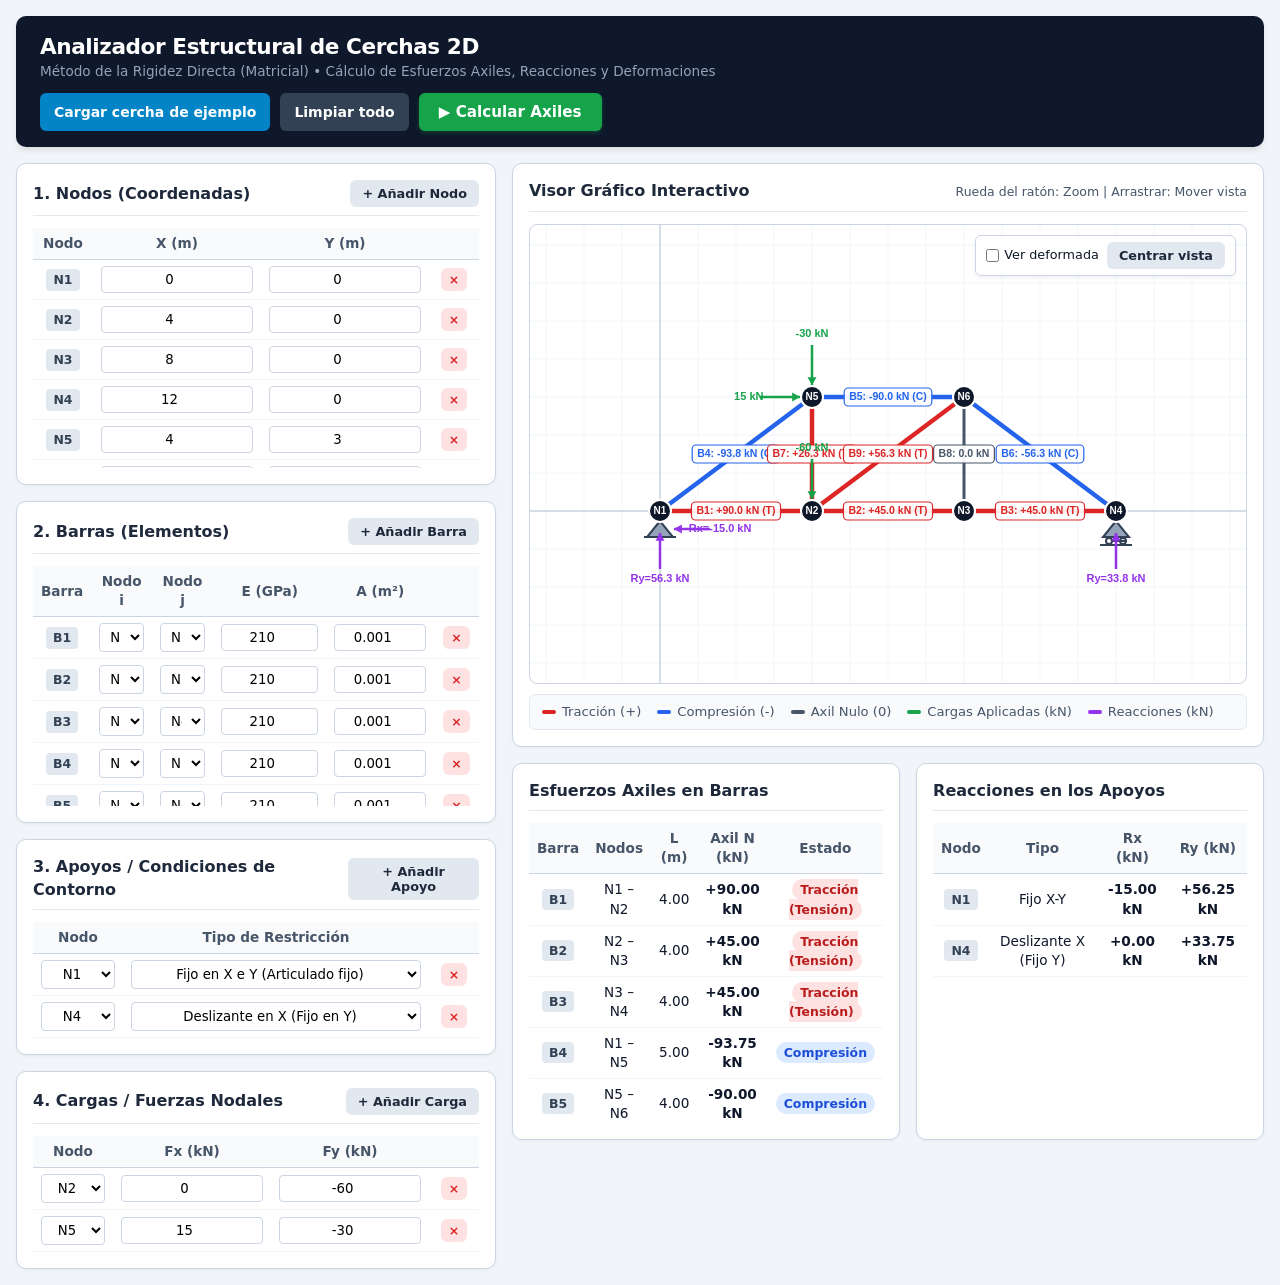
==== index.html @ 0c5bc49f "Añade la calculadora de cerchas 2D" ====
<!DOCTYPE html>
<html lang="es">
<head>
    <meta charset="UTF-8">
    <meta name="viewport" content="width=device-width, initial-scale=1.0">
    <title>Cálculo Matricial de Cerchas 2D</title>
    <style>
        :root {
            --bg-body: #f1f5f9;
            --bg-card: #ffffff;
            --text-main: #0f172a;
            --text-muted: #475569;
            --border: #cbd5e1;
            --primary: #0284c7;
            --primary-hover: #0369a1;
            --success: #16a34a;
            --success-hover: #15803d;
            --danger: #dc2626;
            --tension: #dc2626;     /* Rojo para Tracción */
            --compression: #2563eb; /* Azul para Compresión */
            --zero: #475569;        /* Gris/Negro para Axil nulo */
            --load: #16a34a;        /* Verde para Cargas */
            --reaction: #9333ea;    /* Morado para Reacciones */
        }

        * {
            box-sizing: border-box;
            margin: 0;
            padding: 0;
            font-family: 'Segoe UI', system-ui, -apple-system, sans-serif;
        }

        body {
            background-color: var(--bg-body);
            color: var(--text-main);
            padding: 16px;
            line-height: 1.4;
        }

        header {
            background: #0f172a;
            color: #ffffff;
            padding: 16px 24px;
            border-radius: 10px;
            margin-bottom: 16px;
            display: flex;
            flex-wrap: wrap;
            justify-content: space-between;
            align-items: center;
            gap: 12px;
            box-shadow: 0 4px 6px -1px rgba(0,0,0,0.1);
        }

        header h1 {
            font-size: 1.35rem;
            font-weight: 700;
            letter-spacing: -0.02em;
        }

        header p {
            font-size: 0.85rem;
            color: #94a3b8;
        }

        .top-actions {
            display: flex;
            gap: 10px;
            flex-wrap: wrap;
        }

        button {
            cursor: pointer;
            border: none;
            border-radius: 6px;
            padding: 9px 14px;
            font-size: 0.875rem;
            font-weight: 600;
            transition: all 0.15s ease;
            display: inline-flex;
            align-items: center;
            gap: 6px;
        }

        .btn-calc {
            background-color: var(--success);
            color: white;
            font-size: 0.95rem;
            padding: 10px 20px;
            box-shadow: 0 2px 4px rgba(22, 163, 74, 0.3);
        }
        .btn-calc:hover { background-color: var(--success-hover); }

        .btn-example {
            background-color: var(--primary);
            color: white;
        }
        .btn-example:hover { background-color: var(--primary-hover); }

        .btn-secondary {
            background-color: #334155;
            color: white;
        }
        .btn-secondary:hover { background-color: #1e293b; }

        .btn-add {
            background-color: #e2e8f0;
            color: #1e293b;
            padding: 6px 12px;
            font-size: 0.8rem;
        }
        .btn-add:hover { background-color: #cbd5e1; }

        .btn-del {
            background-color: #fee2e2;
            color: var(--danger);
            padding: 4px 8px;
            font-size: 0.78rem;
        }
        .btn-del:hover { background-color: #fecaca; }

        .main-grid {
            display: grid;
            grid-template-columns: 480px 1fr;
            gap: 16px;
            align-items: start;
        }

        @media (max-width: 1100px) {
            .main-grid {
                grid-template-columns: 1fr;
            }
        }

        .panel {
            display: flex;
            flex-direction: column;
            gap: 16px;
        }

        .card {
            background: var(--bg-card);
            border: 1px solid var(--border);
            border-radius: 10px;
            padding: 16px;
            box-shadow: 0 1px 3px rgba(0,0,0,0.05);
        }

        .card-header {
            display: flex;
            justify-content: space-between;
            align-items: center;
            margin-bottom: 12px;
            padding-bottom: 8px;
            border-bottom: 1px solid #e2e8f0;
        }

        .card-header h2 {
            font-size: 1rem;
            font-weight: 700;
            color: #1e293b;
        }

        .table-container {
            overflow-x: auto;
            max-height: 240px;
            overflow-y: auto;
        }

        table {
            width: 100%;
            border-collapse: collapse;
            font-size: 0.85rem;
        }

        th, td {
            padding: 6px 8px;
            text-align: center;
            border-bottom: 1px solid #f1f5f9;
        }

        th {
            background-color: #f8fafc;
            color: var(--text-muted);
            font-weight: 600;
            position: sticky;
            top: 0;
            z-index: 1;
            border-bottom: 1px solid var(--border);
        }

        input[type="number"], select {
            width: 100%;
            padding: 5px 6px;
            border: 1px solid var(--border);
            border-radius: 4px;
            font-size: 0.83rem;
            text-align: center;
            background: #fff;
        }

        input[type="number"]:focus, select:focus {
            outline: 2px solid var(--primary);
            border-color: transparent;
        }

        .id-badge {
            font-weight: 700;
            color: #334155;
            background: #e2e8f0;
            padding: 2px 7px;
            border-radius: 4px;
            display: inline-block;
            font-size: 0.78rem;
        }

        /* Visor Canvas */
        .canvas-wrapper {
            position: relative;
            background: #ffffff;
            border: 1px solid var(--border);
            border-radius: 8px;
            overflow: hidden;
            height: 460px;
        }

        canvas {
            width: 100%;
            height: 100%;
            display: block;
            cursor: grab;
        }

        canvas:active {
            cursor: grabbing;
        }

        .canvas-controls {
            position: absolute;
            top: 10px;
            right: 10px;
            display: flex;
            gap: 8px;
            background: rgba(255, 255, 255, 0.9);
            padding: 6px 10px;
            border-radius: 6px;
            border: 1px solid var(--border);
            font-size: 0.8rem;
            align-items: center;
            box-shadow: 0 2px 4px rgba(0,0,0,0.06);
        }

        .legend {
            display: flex;
            flex-wrap: wrap;
            gap: 16px;
            margin-top: 10px;
            font-size: 0.82rem;
            color: var(--text-muted);
            padding: 8px 12px;
            background: #f8fafc;
            border-radius: 6px;
            border: 1px solid #e2e8f0;
        }

        .legend-item {
            display: flex;
            align-items: center;
            gap: 6px;
            font-weight: 500;
        }

        .color-dot {
            width: 14px;
            height: 4px;
            border-radius: 2px;
        }

        /* Alertas y Estados */
        #errorBox {
            display: none;
            background-color: #fef2f2;
            border-left: 4px solid var(--danger);
            color: #991b1b;
            padding: 12px 16px;
            border-radius: 6px;
            margin-bottom: 16px;
            font-weight: 500;
            font-size: 0.9rem;
        }

        .badge-tension {
            background-color: #fee2e2;
            color: #b91c1c;
            padding: 3px 8px;
            border-radius: 999px;
            font-weight: 700;
            font-size: 0.78rem;
        }

        .badge-compression {
            background-color: #dbeafe;
            color: #1d4ed8;
            padding: 3px 8px;
            border-radius: 999px;
            font-weight: 700;
            font-size: 0.78rem;
        }

        .badge-zero {
            background-color: #f1f5f9;
            color: #475569;
            padding: 3px 8px;
            border-radius: 999px;
            font-weight: 600;
            font-size: 0.78rem;
        }

        .results-grid {
            display: grid;
            grid-template-columns: 1fr 1fr;
            gap: 16px;
        }

        @media (max-width: 768px) {
            .results-grid {
                grid-template-columns: 1fr;
            }
        }
    </style>
</head>
<body>

<header>
    <div>
        <h1>Analizador Estructural de Cerchas 2D</h1>
        <p>Método de la Rigidez Directa (Matricial) &bull; Cálculo de Esfuerzos Axiles, Reacciones y Deformaciones</p>
    </div>
    <div class="top-actions">
        <button class="btn-example" onclick="loadExampleTruss()">Cargar cercha de ejemplo</button>
        <button class="btn-secondary" onclick="clearAll()">Limpiar todo</button>
        <button class="btn-calc" onclick="solveTruss()">&#9654; Calcular Axiles</button>
    </div>
</header>

<div id="errorBox"></div>

<div class="main-grid">
    <!-- PANEL IZQUIERDO: ENTRADA DE DATOS -->
    <div class="panel">
        <!-- 1. NODOS -->
        <div class="card">
            <div class="card-header">
                <h2>1. Nodos (Coordenadas)</h2>
                <button class="btn-add" onclick="addNode()">+ Añadir Nodo</button>
            </div>
            <div class="table-container">
                <table>
                    <thead>
                        <tr>
                            <th style="width: 60px;">Nodo</th>
                            <th>X (m)</th>
                            <th>Y (m)</th>
                            <th style="width: 50px;"></th>
                        </tr>
                    </thead>
                    <tbody id="nodesBody"></tbody>
                </table>
            </div>
        </div>

        <!-- 2. BARRAS -->
        <div class="card">
            <div class="card-header">
                <h2>2. Barras (Elementos)</h2>
                <button class="btn-add" onclick="addBar()">+ Añadir Barra</button>
            </div>
            <div class="table-container">
                <table>
                    <thead>
                        <tr>
                            <th style="width: 55px;">Barra</th>
                            <th>Nodo i</th>
                            <th>Nodo j</th>
                            <th>E (GPa)</th>
                            <th>A (m²)</th>
                            <th style="width: 45px;"></th>
                        </tr>
                    </thead>
                    <tbody id="barsBody"></tbody>
                </table>
            </div>
        </div>

        <!-- 3. APOYOS -->
        <div class="card">
            <div class="card-header">
                <h2>3. Apoyos / Condiciones de Contorno</h2>
                <button class="btn-add" onclick="addSupport()">+ Añadir Apoyo</button>
            </div>
            <div class="table-container">
                <table>
                    <thead>
                        <tr>
                            <th style="width: 90px;">Nodo</th>
                            <th>Tipo de Restricción</th>
                            <th style="width: 50px;"></th>
                        </tr>
                    </thead>
                    <tbody id="supportsBody"></tbody>
                </table>
            </div>
        </div>

        <!-- 4. CARGAS NODALES -->
        <div class="card">
            <div class="card-header">
                <h2>4. Cargas / Fuerzas Nodales</h2>
                <button class="btn-add" onclick="addLoad()">+ Añadir Carga</button>
            </div>
            <div class="table-container">
                <table>
                    <thead>
                        <tr>
                            <th style="width: 80px;">Nodo</th>
                            <th>Fx (kN)</th>
                            <th>Fy (kN)</th>
                            <th style="width: 50px;"></th>
                        </tr>
                    </thead>
                    <tbody id="loadsBody"></tbody>
                </table>
            </div>
        </div>
    </div>

    <!-- PANEL DERECHO: VISOR GRÁFICO Y RESULTADOS -->
    <div class="panel">
        <!-- VISOR CANVAS -->
        <div class="card">
            <div class="card-header">
                <h2>Visor Gráfico Interactivo</h2>
                <span style="font-size: 0.78rem; color: var(--text-muted);">Rueda del ratón: Zoom | Arrastrar: Mover vista</span>
            </div>
            <div class="canvas-wrapper" id="canvasContainer">
                <canvas id="trussCanvas"></canvas>
                <div class="canvas-controls">
                    <label style="display:flex; align-items:center; gap:5px; cursor:pointer;">
                        <input type="checkbox" id="chkDeformed" onchange="drawScene()"> Ver deformada
                    </label>
                    <button class="btn-add" onclick="resetCamera()">Centrar vista</button>
                </div>
            </div>
            <div class="legend">
                <div class="legend-item"><span class="color-dot" style="background: var(--tension);"></span> Tracción (+)</div>
                <div class="legend-item"><span class="color-dot" style="background: var(--compression);"></span> Compresión (-)</div>
                <div class="legend-item"><span class="color-dot" style="background: var(--zero);"></span> Axil Nulo (0)</div>
                <div class="legend-item"><span class="color-dot" style="background: var(--load);"></span> Cargas Aplicadas (kN)</div>
                <div class="legend-item"><span class="color-dot" style="background: var(--reaction);"></span> Reacciones (kN)</div>
            </div>
        </div>

        <!-- RESULTADOS -->
        <div class="results-grid">
            <!-- TABLA DE AXILES -->
            <div class="card">
                <div class="card-header">
                    <h2>Esfuerzos Axiles en Barras</h2>
                </div>
                <div class="table-container" style="max-height: 300px;">
                    <table>
                        <thead>
                            <tr>
                                <th>Barra</th>
                                <th>Nodos</th>
                                <th>L (m)</th>
                                <th>Axil N (kN)</th>
                                <th>Estado</th>
                            </tr>
                        </thead>
                        <tbody id="resultsBarsBody">
                            <tr><td colspan="5" style="color:var(--text-muted); padding: 16px;">Pulsa "Calcular Axiles" para ver resultados.</td></tr>
                        </tbody>
                    </table>
                </div>
            </div>

            <!-- TABLA DE REACCIONES Y DESPLAZAMIENTOS -->
            <div class="card">
                <div class="card-header">
                    <h2>Reacciones en los Apoyos</h2>
                </div>
                <div class="table-container" style="max-height: 300px;">
                    <table>
                        <thead>
                            <tr>
                                <th>Nodo</th>
                                <th>Tipo</th>
                                <th>Rx (kN)</th>
                                <th>Ry (kN)</th>
                            </tr>
                        </thead>
                        <tbody id="resultsReactionsBody">
                            <tr><td colspan="4" style="color:var(--text-muted); padding: 16px;">Pulsa "Calcular Axiles" para ver resultados.</td></tr>
                        </tbody>
                    </table>
                </div>
            </div>
        </div>
    </div>
</div>

<script>
    // =========================================================================
    // ESTADO DE LA APLICACIÓN
    // =========================================================================
    let nodes = [];     // { id: 1, x: 0, y: 0 }
    let bars = [];      // { id: 1, ni: 1, nj: 2, E: 210, A: 0.001 }
    let supports = [];  // { node: 1, type: 'XY' | 'X' | 'Y' | 'FREE' }
    let loads = [];     // { node: 2, fx: 0, fy: -50 }
    let lastResults = null;

    // Estado de cámara del Canvas
    let cam = { offsetX: 0, offsetY: 0, scale: 40, isDragging: false, startX: 0, startY: 0 };

    // =========================================================================
    // GESTIÓN DE TABLAS Y FORMULARIOS DE ENTRADA
    // =========================================================================
    function renderInputs() {
        renderNodesTable();
        renderBarsTable();
        renderSupportsTable();
        renderLoadsTable();
    }

    function renderNodesTable() {
        const tbody = document.getElementById('nodesBody');
        tbody.innerHTML = '';
        nodes.forEach((n, idx) => {
            const tr = document.createElement('tr');
            tr.innerHTML = `
                <td><span class="id-badge">N${n.id}</span></td>
                <td><input type="number" step="0.1" value="${n.x}" onchange="updateNode(${idx}, 'x', this.value)"></td>
                <td><input type="number" step="0.1" value="${n.y}" onchange="updateNode(${idx}, 'y', this.value)"></td>
                <td><button class="btn-del" title="Eliminar nodo" onclick="removeNode(${idx})">&times;</button></td>
            `;
            tbody.appendChild(tr);
        });
    }

    function getNodeOptionsHTML(selectedId) {
        return nodes.map(n => `<option value="${n.id}" ${n.id == selectedId ? 'selected' : ''}>N${n.id}</option>`).join('');
    }

    function renderBarsTable() {
        const tbody = document.getElementById('barsBody');
        tbody.innerHTML = '';
        bars.forEach((b, idx) => {
            const tr = document.createElement('tr');
            tr.innerHTML = `
                <td><span class="id-badge">B${b.id}</span></td>
                <td><select onchange="updateBar(${idx}, 'ni', this.value)">${getNodeOptionsHTML(b.ni)}</select></td>
                <td><select onchange="updateBar(${idx}, 'nj', this.value)">${getNodeOptionsHTML(b.nj)}</select></td>
                <td><input type="number" step="1" min="0.1" value="${b.E}" onchange="updateBar(${idx}, 'E', this.value)"></td>
                <td><input type="number" step="0.0001" min="0.00001" value="${b.A}" onchange="updateBar(${idx}, 'A', this.value)"></td>
                <td><button class="btn-del" title="Eliminar barra" onclick="removeBar(${idx})">&times;</button></td>
            `;
            tbody.appendChild(tr);
        });
    }

    function renderSupportsTable() {
        const tbody = document.getElementById('supportsBody');
        tbody.innerHTML = '';
        supports.forEach((s, idx) => {
            const tr = document.createElement('tr');
            tr.innerHTML = `
                <td><select onchange="updateSupport(${idx}, 'node', this.value)">${getNodeOptionsHTML(s.node)}</select></td>
                <td>
                    <select onchange="updateSupport(${idx}, 'type', this.value)">
                        <option value="XY" ${s.type === 'XY' ? 'selected' : ''}>Fijo en X e Y (Articulado fijo)</option>
                        <option value="Y" ${s.type === 'Y' ? 'selected' : ''}>Deslizante en X (Fijo en Y)</option>
                        <option value="X" ${s.type === 'X' ? 'selected' : ''}>Deslizante en Y (Fijo en X)</option>
                        <option value="FREE" ${s.type === 'FREE' ? 'selected' : ''}>Libre</option>
                    </select>
                </td>
                <td><button class="btn-del" title="Eliminar apoyo" onclick="removeSupport(${idx})">&times;</button></td>
            `;
            tbody.appendChild(tr);
        });
    }

    function renderLoadsTable() {
        const tbody = document.getElementById('loadsBody');
        tbody.innerHTML = '';
        loads.forEach((l, idx) => {
            const tr = document.createElement('tr');
            tr.innerHTML = `
                <td><select onchange="updateLoad(${idx}, 'node', this.value)">${getNodeOptionsHTML(l.node)}</select></td>
                <td><input type="number" step="1" value="${l.fx}" onchange="updateLoad(${idx}, 'fx', this.value)"></td>
                <td><input type="number" step="1" value="${l.fy}" onchange="updateLoad(${idx}, 'fy', this.value)"></td>
                <td><button class="btn-del" title="Eliminar carga" onclick="removeLoad(${idx})">&times;</button></td>
            `;
            tbody.appendChild(tr);
        });
    }

    // Funciones de actualización y edición
    function invalidateCalculation() {
        lastResults = null;
        hideError();
        drawScene();
    }

    function updateNode(idx, field, val) {
        nodes[idx][field] = parseFloat(val) || 0;
        invalidateCalculation();
        resetCamera();
    }

    function updateBar(idx, field, val) {
        if (field === 'ni' || field === 'nj') {
            bars[idx][field] = parseInt(val, 10);
        } else {
            bars[idx][field] = parseFloat(val) || 0;
        }
        invalidateCalculation();
    }

    function updateSupport(idx, field, val) {
        if (field === 'node') supports[idx].node = parseInt(val, 10);
        else supports[idx].type = val;
        invalidateCalculation();
    }

    function updateLoad(idx, field, val) {
        if (field === 'node') loads[idx].node = parseInt(val, 10);
        else loads[idx][field] = parseFloat(val) || 0;
        invalidateCalculation();
    }

    function addNode() {
        const nextId = nodes.length > 0 ? Math.max(...nodes.map(n => n.id)) + 1 : 1;
        const lastX = nodes.length > 0 ? nodes[nodes.length - 1].x + 2 : 0;
        nodes.push({ id: nextId, x: lastX, y: 0 });
        renderInputs();
        invalidateCalculation();
        resetCamera();
    }

    function removeNode(idx) {
        const removedId = nodes[idx].id;
        nodes.splice(idx, 1);
        bars = bars.filter(b => b.ni !== removedId && b.nj !== removedId);
        supports = supports.filter(s => s.node !== removedId);
        loads = loads.filter(l => l.node !== removedId);
        renderInputs();
        invalidateCalculation();
        resetCamera();
    }

    function addBar() {
        if (nodes.length < 2) {
            showError("Se necesitan al menos 2 nodos para definir una barra.");
            return;
        }
        const nextId = bars.length > 0 ? Math.max(...bars.map(b => b.id)) + 1 : 1;
        bars.push({
            id: nextId,
            ni: nodes[0].id,
            nj: nodes[nodes.length - 1].id,
            E: 210,
            A: 0.001
        });
        renderBarsTable();
        invalidateCalculation();
    }

    function removeBar(idx) {
        bars.splice(idx, 1);
        renderBarsTable();
        invalidateCalculation();
    }

    function addSupport() {
        if (nodes.length === 0) return;
        supports.push({ node: nodes[0].id, type: 'XY' });
        renderSupportsTable();
        invalidateCalculation();
    }

    function removeSupport(idx) {
        supports.splice(idx, 1);
        renderSupportsTable();
        invalidateCalculation();
    }

    function addLoad() {
        if (nodes.length === 0) return;
        loads.push({ node: nodes[0].id, fx: 0, fy: -20 });
        renderLoadsTable();
        invalidateCalculation();
    }

    function removeLoad(idx) {
        loads.splice(idx, 1);
        renderLoadsTable();
        invalidateCalculation();
    }

    function clearAll() {
        nodes = [];
        bars = [];
        supports = [];
        loads = [];
        lastResults = null;
        hideError();
        renderInputs();
        clearResultsTables();
        drawScene();
    }

    function clearResultsTables() {
        document.getElementById('resultsBarsBody').innerHTML =
            `<tr><td colspan="5" style="color:var(--text-muted); padding: 16px;">Sin resultados calculados.</td></tr>`;
        document.getElementById('resultsReactionsBody').innerHTML =
            `<tr><td colspan="4" style="color:var(--text-muted); padding: 16px;">Sin resultados calculados.</td></tr>`;
    }

    function showError(msg) {
        const box = document.getElementById('errorBox');
        box.innerText = "⚠️ " + msg;
        box.style.display = 'block';
        alert(msg);
    }

    function hideError() {
        const box = document.getElementById('errorBox');
        box.style.display = 'none';
        box.innerText = '';
    }

    // =========================================================================
    // MOTOR DE CÁLCULO: MÉTODO DE LA RIGIDEZ DIRECTA (2D)
    // =========================================================================
    function solveTruss() {
        hideError();
        lastResults = null;

        // 1. Validaciones geométricas y topológicas básicas
        if (nodes.length < 2) {
            showError("La estructura debe tener al menos 2 nodos.");
            return;
        }
        if (bars.length < 1) {
            showError("La estructura debe contener al menos 1 barra.");
            return;
        }

        // Mapa de ID de nodo -> índice 0..N-1
        const nodeIndexMap = new Map();
        nodes.forEach((n, i) => nodeIndexMap.set(n.id, i));

        const numNodes = nodes.length;
        const totalDOF = numNodes * 2;

        // Verificar barras válidas
        for (let b of bars) {
            if (!nodeIndexMap.has(b.ni) || !nodeIndexMap.has(b.nj)) {
                showError(`La barra B${b.id} conecta nodos inexistentes.`);
                return;
            }
            if (b.ni === b.nj) {
                showError(`La barra B${b.id} tiene el mismo nodo inicial y final (N${b.ni}).`);
                return;
            }
            if (b.E <= 0 || b.A <= 0) {
                showError(`La barra B${b.id} debe tener Módulo de Elasticidad (E) y Área (A) mayores que cero.`);
                return;
            }
            const ni = nodes[nodeIndexMap.get(b.ni)];
            const nj = nodes[nodeIndexMap.get(b.nj)];
            const L = Math.hypot(nj.x - ni.x, nj.y - ni.y);
            if (L < 1e-9) {
                showError(`La barra B${b.id} tiene longitud nula (los nodos N${b.ni} y N${b.nj} tienen las mismas coordenadas).`);
                return;
            }
        }

        // Verificar que todos los nodos pertenezcan al menos a una barra
        for (let n of nodes) {
            const connected = bars.some(b => b.ni === n.id || b.nj === n.id);
            if (!connected) {
                showError(`El nodo N${n.id} está suelto (no tiene ninguna barra conectada).`);
                return;
            }
        }

        // 2. Identificar grados de libertad restringidos
        const constrainedDOF = new Array(totalDOF).fill(false);
        supports.forEach(s => {
            const idx = nodeIndexMap.get(s.node);
            if (idx === undefined) return;
            if (s.type === 'XY') {
                constrainedDOF[2 * idx] = true;
                constrainedDOF[2 * idx + 1] = true;
            } else if (s.type === 'X') {
                constrainedDOF[2 * idx] = true;
            } else if (s.type === 'Y') {
                constrainedDOF[2 * idx + 1] = true;
            }
        });

        const numRestraints = constrainedDOF.filter(Boolean).length;
        if (numRestraints < 3) {
            showError(`Estructura hipostática / inestable: Solo hay ${numRestraints} reacciones restringidas. Se necesitan al menos 3 restricciones de apoyo en 2D para impedir el movimiento de sólido rígido.`);
            return;
        }

        // Comprobación necesaria de Maxwell: Barras + Reacciones >= 2 * Nodos
        if (bars.length + numRestraints < totalDOF) {
            showError(`Estructura inestable (Mecanismo global): El número de barras (${bars.length}) más coacciones (${numRestraints}) es menor que 2×Nodos (${totalDOF}).`);
            return;
        }

        // 3. Ensamblaje de la Matriz de Rigidez Global K (en kN/m) y Vector de Fuerzas F (en kN)
        // Nota de unidades: E en GPa = 10^6 kN/m², A en m² => E*A en kN = (E * 1e6 * A)
        const K = Array.from({ length: totalDOF }, () => new Float64Array(totalDOF));
        const F = new Float64Array(totalDOF);

        loads.forEach(l => {
            const idx = nodeIndexMap.get(l.node);
            if (idx !== undefined) {
                F[2 * idx] += l.fx;
                F[2 * idx + 1] += l.fy;
            }
        });

        const barGeometry = [];
        for (let b of bars) {
            const i = nodeIndexMap.get(b.ni);
            const j = nodeIndexMap.get(b.nj);
            const ni = nodes[i];
            const nj = nodes[j];

            const dx = nj.x - ni.x;
            const dy = nj.y - ni.y;
            const L = Math.hypot(dx, dy);
            const c = dx / L;
            const s = dy / L;
            const EA_L = (b.E * 1e6 * b.A) / L; // kN/m

            barGeometry.push({ bar: b, i, j, L, c, s, EA_L });

            const dofs = [2 * i, 2 * i + 1, 2 * j, 2 * j + 1];
            const ke = [
                [ c * c,  c * s, -c * c, -c * s],
                [ c * s,  s * s, -c * s, -s * s],
                [-c * c, -c * s,  c * c,  c * s],
                [-c * s, -s * s,  c * s,  s * s]
            ];

            for (let r = 0; r < 4; r++) {
                for (let col = 0; col < 4; col++) {
                    K[dofs[r]][dofs[col]] += EA_L * ke[r][col];
                }
            }
        }

        // 4. Partición de grados de libertad libres (freeDOFs)
        const freeDOFs = [];
        for (let d = 0; d < totalDOF; d++) {
            if (!constrainedDOF[d]) freeDOFs.push(d);
        }

        const nf = freeDOFs.length;
        const Kff = Array.from({ length: nf }, (_, r) => {
            const row = new Float64Array(nf);
            for (let c = 0; c < nf; c++) {
                row[c] = K[freeDOFs[r]][freeDOFs[c]];
            }
            return row;
        });
        const Ff = new Float64Array(nf);
        for (let r = 0; r < nf; r++) {
            Ff[r] = F[freeDOFs[r]];
        }

        // 5. Resolución del sistema Kff * Uf = Ff mediante Eliminación Gaussiana con Pivoteo Parcial
        const Uf = solveLinearSystem(Kff, Ff);
        if (!Uf) {
            showError("Error de estabilidad: La matriz de rigidez es singular. La cercha es un mecanismo interno o los apoyos están alineados/mal dispuestos.");
            return;
        }

        // Reconstruir vector global de desplazamientos U (en metros)
        const U = new Float64Array(totalDOF);
        for (let r = 0; r < nf; r++) {
            U[freeDOFs[r]] = Uf[r];
        }

        // 6. Cálculo de Reacciones en apoyos: R = K * U - F
        const R = new Float64Array(totalDOF);
        for (let r = 0; r < totalDOF; r++) {
            let sum = 0;
            for (let c = 0; c < totalDOF; c++) {
                sum += K[r][c] * U[c];
            }
            R[r] = sum - F[r];
        }

        // 7. Cálculo de Esfuerzos Axiles en cada barra
        // N = (EA / L) * [ -c*ui - s*vi + c*uj + s*vj ]
        const barResults = barGeometry.map(bg => {
            const ui = U[2 * bg.i];
            const vi = U[2 * bg.i + 1];
            const uj = U[2 * bg.j];
            const vj = U[2 * bg.j + 1];

            const elongation = bg.c * (uj - ui) + bg.s * (vj - vi);
            const axial = bg.EA_L * elongation; // en kN

            let state = 'ZERO';
            if (axial > 1e-4) state = 'TENSION';
            else if (axial < -1e-4) state = 'COMPRESSION';

            return {
                id: bg.bar.id,
                ni: bg.bar.ni,
                nj: bg.bar.nj,
                L: bg.L,
                axial: Math.abs(axial) < 1e-4 ? 0 : axial,
                state: state
            };
        });

        // Recopilar reacciones por nodo apoyado
        const supportMap = new Map();
        supports.forEach(s => {
            if (s.type === 'FREE') return;
            const idx = nodeIndexMap.get(s.node);
            if (idx === undefined) return;
            supportMap.set(s.node, {
                node: s.node,
                type: s.type,
                rx: constrainedDOF[2 * idx] ? R[2 * idx] : 0,
                ry: constrainedDOF[2 * idx + 1] ? R[2 * idx + 1] : 0
            });
        });

        lastResults = {
            U,
            bars: barResults,
            reactions: Array.from(supportMap.values())
        };

        renderResults();
        drawScene();
    }

    // Eliminación Gaussiana con pivoteo parcial y control de singularidad
    function solveLinearSystem(A, b) {
        const n = A.length;
        if (n === 0) return new Float64Array(0);

        // Escala de referencia de la matriz para tolerancia relativa
        let maxDiag = 0;
        for (let i = 0; i < n; i++) {
            if (Math.abs(A[i][i]) > maxDiag) maxDiag = Math.abs(A[i][i]);
        }
        if (maxDiag < 1e-12) return null;
        const tol = maxDiag * 1e-10;

        for (let k = 0; k < n; k++) {
            // Buscar pivote máximo en columna k
            let maxRow = k;
            let maxVal = Math.abs(A[k][k]);
            for (let i = k + 1; i < n; i++) {
                if (Math.abs(A[i][k]) > maxVal) {
                    maxVal = Math.abs(A[i][k]);
                    maxRow = i;
                }
            }

            // Si el pivote es prácticamente cero, la estructura es un mecanismo
            if (maxVal < tol) {
                return null;
            }

            // Intercambiar filas
            if (maxRow !== k) {
                const tmpRow = A[k]; A[k] = A[maxRow]; A[maxRow] = tmpRow;
                const tmpB = b[k]; b[k] = b[maxRow]; b[maxRow] = tmpB;
            }

            // Eliminación hacia adelante
            for (let i = k + 1; i < n; i++) {
                const factor = A[i][k] / A[k][k];
                b[i] -= factor * b[k];
                for (let j = k; j < n; j++) {
                    A[i][j] -= factor * A[k][j];
                }
            }
        }

        // Sustitución hacia atrás
        const x = new Float64Array(n);
        for (let i = n - 1; i >= 0; i--) {
            let sum = b[i];
            for (let j = i + 1; j < n; j++) {
                sum -= A[i][j] * x[j];
            }
            x[i] = sum / A[i][i];
            if (!Number.isFinite(x[i])) return null;
        }
        return x;
    }

    // =========================================================================
    // RENDERIZADO DE TABLAS DE RESULTADOS
    // =========================================================================
    function renderResults() {
        if (!lastResults) return;

        // 1. Tabla de Barras
        const barsBody = document.getElementById('resultsBarsBody');
        barsBody.innerHTML = '';
        lastResults.bars.forEach(b => {
            let badgeHTML = `<span class="badge-zero">Axil Nulo (0)</span>`;
            if (b.state === 'TENSION') {
                badgeHTML = `<span class="badge-tension">Tracción (Tensión)</span>`;
            } else if (b.state === 'COMPRESSION') {
                badgeHTML = `<span class="badge-compression">Compresión</span>`;
            }

            const signPrefix = b.axial > 0 ? '+' : '';
            const tr = document.createElement('tr');
            tr.innerHTML = `
                <td><span class="id-badge">B${b.id}</span></td>
                <td>N${b.ni} &ndash; N${b.nj}</td>
                <td>${b.L.toFixed(2)}</td>
                <td style="font-weight:700;">${signPrefix}${b.axial.toFixed(2)} kN</td>
                <td>${badgeHTML}</td>
            `;
            barsBody.appendChild(tr);
        });

        // 2. Tabla de Reacciones
        const reactBody = document.getElementById('resultsReactionsBody');
        reactBody.innerHTML = '';
        const typeLabels = {
            'XY': 'Fijo X-Y',
            'Y': 'Deslizante X (Fijo Y)',
            'X': 'Deslizante Y (Fijo X)'
        };

        lastResults.reactions.forEach(r => {
            const rxVal = Math.abs(r.rx) < 1e-4 ? 0 : r.rx;
            const ryVal = Math.abs(r.ry) < 1e-4 ? 0 : r.ry;
            const tr = document.createElement('tr');
            tr.innerHTML = `
                <td><span class="id-badge">N${r.node}</span></td>
                <td>${typeLabels[r.type] || r.type}</td>
                <td style="font-weight:700;">${rxVal >= 0 ? '+' : ''}${rxVal.toFixed(2)} kN</td>
                <td style="font-weight:700;">${ryVal >= 0 ? '+' : ''}${ryVal.toFixed(2)} kN</td>
            `;
            reactBody.appendChild(tr);
        });
    }

    // =========================================================================
    // VISOR GRÁFICO INTERACTIVO (HTML5 CANVAS)
    // =========================================================================
    const canvas = document.getElementById('trussCanvas');
    const ctx = canvas.getContext('2d');

    function resizeCanvas() {
        const container = document.getElementById('canvasContainer');
        canvas.width = container.clientWidth;
        canvas.height = container.clientHeight;
        resetCamera();
    }

    window.addEventListener('resize', resizeCanvas);

    // Eventos de ratón para Pan & Zoom
    canvas.addEventListener('mousedown', e => {
        cam.isDragging = true;
        cam.startX = e.clientX - cam.offsetX;
        cam.startY = e.clientY - cam.offsetY;
    });

    window.addEventListener('mousemove', e => {
        if (!cam.isDragging) return;
        cam.offsetX = e.clientX - cam.startX;
        cam.offsetY = e.clientY - cam.startY;
        drawScene();
    });

    window.addEventListener('mouseup', () => {
        cam.isDragging = false;
    });

    canvas.addEventListener('wheel', e => {
        e.preventDefault();
        const zoomFactor = e.deltaY < 0 ? 1.12 : 0.89;
        const rect = canvas.getBoundingClientRect();
        const mouseX = e.clientX - rect.left;
        const mouseY = e.clientY - rect.top;

        cam.offsetX = mouseX - (mouseX - cam.offsetX) * zoomFactor;
        cam.offsetY = mouseY - (mouseY - cam.offsetY) * zoomFactor;
        cam.scale = Math.max(8, Math.min(300, cam.scale * zoomFactor));
        drawScene();
    }, { passive: false });

    function resetCamera() {
        if (nodes.length === 0) {
            cam.scale = 40;
            cam.offsetX = canvas.width / 2;
            cam.offsetY = canvas.height / 2;
            drawScene();
            return;
        }

        let minX = Infinity, maxX = -Infinity, minY = Infinity, maxY = -Infinity;
        nodes.forEach(n => {
            if (n.x < minX) minX = n.x;
            if (n.x > maxX) maxX = n.x;
            if (n.y < minY) minY = n.y;
            if (n.y > maxY) maxY = n.y;
        });

        const spanX = Math.max(maxX - minX, 2);
        const spanY = Math.max(maxY - minY, 2);
        const padding = 130;

        const scaleX = (canvas.width - padding * 2) / spanX;
        const scaleY = (canvas.height - padding * 2) / spanY;
        cam.scale = Math.max(15, Math.min(150, Math.min(scaleX, scaleY)));

        const centerX = (minX + maxX) / 2;
        const centerY = (minY + maxY) / 2;

        cam.offsetX = canvas.width / 2 - centerX * cam.scale;
        cam.offsetY = canvas.height / 2 + centerY * cam.scale;
        drawScene();
    }

    function worldToScreen(wx, wy) {
        return {
            x: cam.offsetX + wx * cam.scale,
            y: cam.offsetY - wy * cam.scale
        };
    }

    function drawScene() {
        ctx.clearRect(0, 0, canvas.width, canvas.height);
        drawGrid();

        if (nodes.length === 0) return;

        const nodeMap = new Map();
        nodes.forEach((n, idx) => nodeMap.set(n.id, { ...n, idx }));

        // 1. Dibujar deformada en línea discontinua si está activa y hay resultados
        const showDeformed = document.getElementById('chkDeformed').checked;
        if (showDeformed && lastResults) {
            let maxDisp = 0;
            for (let i = 0; i < lastResults.U.length; i++) {
                maxDisp = Math.max(maxDisp, Math.abs(lastResults.U[i]));
            }
            const deformScale = maxDisp > 1e-9 ? (0.45 / maxDisp) : 100;

            ctx.save();
            ctx.setLineDash([5, 5]);
            ctx.strokeStyle = '#94a3b8';
            ctx.lineWidth = 2;

            bars.forEach(b => {
                const ni = nodeMap.get(b.ni);
                const nj = nodeMap.get(b.nj);
                if (!ni || !nj) return;

                const p1 = worldToScreen(
                    ni.x + lastResults.U[2 * ni.idx] * deformScale,
                    ni.y + lastResults.U[2 * ni.idx + 1] * deformScale
                );
                const p2 = worldToScreen(
                    nj.x + lastResults.U[2 * nj.idx] * deformScale,
                    nj.y + lastResults.U[2 * nj.idx + 1] * deformScale
                );

                ctx.beginPath();
                ctx.moveTo(p1.x, p1.y);
                ctx.lineTo(p2.x, p2.y);
                ctx.stroke();
            });
            ctx.restore();
        }

        // 2. Dibujar apoyos
        supports.forEach(s => {
            const n = nodeMap.get(s.node);
            if (!n || s.type === 'FREE') return;
            const pos = worldToScreen(n.x, n.y);
            drawSupportSymbol(pos.x, pos.y, s.type);
        });

        // 3. Dibujar barras coloreadas según estado de esfuerzo
        const barResultMap = new Map();
        if (lastResults) {
            lastResults.bars.forEach(br => barResultMap.set(br.id, br));
        }

        bars.forEach(b => {
            const ni = nodeMap.get(b.ni);
            const nj = nodeMap.get(b.nj);
            if (!ni || !nj) return;

            const p1 = worldToScreen(ni.x, ni.y);
            const p2 = worldToScreen(nj.x, nj.y);

            let strokeColor = '#475569'; // Gris oscuro por defecto o axil nulo
            let lineWidth = 3.5;
            let labelText = `B${b.id}`;

            const res = barResultMap.get(b.id);
            if (res) {
                if (res.state === 'TENSION') {
                    strokeColor = '#dc2626'; // Rojo para Tracción
                    lineWidth = 4.5;
                    labelText = `B${b.id}: +${res.axial.toFixed(1)} kN (T)`;
                } else if (res.state === 'COMPRESSION') {
                    strokeColor = '#2563eb'; // Azul para Compresión
                    lineWidth = 4.5;
                    labelText = `B${b.id}: ${res.axial.toFixed(1)} kN (C)`;
                } else {
                    strokeColor = '#475569'; // Negro/Gris para Axil nulo
                    lineWidth = 3;
                    labelText = `B${b.id}: 0.0 kN`;
                }
            }

            ctx.beginPath();
            ctx.strokeStyle = strokeColor;
            ctx.lineWidth = lineWidth;
            ctx.moveTo(p1.x, p1.y);
            ctx.lineTo(p2.x, p2.y);
            ctx.stroke();

            // Etiqueta en el punto medio de la barra
            const mx = (p1.x + p2.x) / 2;
            const my = (p1.y + p2.y) / 2;
            drawPillLabel(mx, my, labelText, strokeColor);
        });

        // 4. Dibujar cargas aplicadas (Flechas verdes)
        loads.forEach(l => {
            const n = nodeMap.get(l.node);
            if (!n) return;
            const pos = worldToScreen(n.x, n.y);

            if (Math.abs(l.fx) > 1e-4) {
                const dirX = Math.sign(l.fx);
                drawArrow(pos.x - dirX * 52, pos.y, pos.x - dirX * 12, pos.y, '#16a34a', `${l.fx} kN`);
            }
            if (Math.abs(l.fy) > 1e-4) {
                const dirY = -Math.sign(l.fy); // Y en pantalla va hacia abajo
                drawArrow(pos.x, pos.y - dirY * 52, pos.x, pos.y - dirY * 12, '#16a34a', `${l.fy} kN`);
            }
        });

        // 5. Dibujar Reacciones calculadas (Flechas moradas)
        if (lastResults) {
            lastResults.reactions.forEach(r => {
                const n = nodeMap.get(r.node);
                if (!n) return;
                const pos = worldToScreen(n.x, n.y);

                if (Math.abs(r.rx) > 1e-3) {
                    const dirX = Math.sign(r.rx);
                    drawArrow(pos.x - dirX * 50, pos.y + 18, pos.x - dirX * 14, pos.y + 18, '#9333ea', `Rx=${r.rx.toFixed(1)} kN`);
                }
                if (Math.abs(r.ry) > 1e-3) {
                    const dirY = -Math.sign(r.ry);
                    drawArrow(pos.x, pos.y + 58, pos.x, pos.y + 22, '#9333ea', `Ry=${r.ry.toFixed(1)} kN`);
                }
            });
        }

        // 6. Dibujar Nodos numerados
        nodes.forEach(n => {
            const pos = worldToScreen(n.x, n.y);
            ctx.beginPath();
            ctx.arc(pos.x, pos.y, 11, 0, Math.PI * 2);
            ctx.fillStyle = '#0f172a';
            ctx.fill();
            ctx.lineWidth = 2;
            ctx.strokeStyle = '#ffffff';
            ctx.stroke();

            ctx.fillStyle = '#ffffff';
            ctx.font = 'bold 10px sans-serif';
            ctx.textAlign = 'center';
            ctx.textBaseline = 'middle';
            ctx.fillText(`N${n.id}`, pos.x, pos.y);
        });
    }

    function drawGrid() {
        ctx.save();
        ctx.strokeStyle = '#f1f5f9';
        ctx.lineWidth = 1;

        const step = cam.scale;
        const startX = cam.offsetX % step;
        const startY = cam.offsetY % step;

        for (let x = startX; x < canvas.width; x += step) {
            ctx.beginPath();
            ctx.moveTo(x, 0);
            ctx.lineTo(x, canvas.height);
            ctx.stroke();
        }
        for (let y = startY; y < canvas.height; y += step) {
            ctx.beginPath();
            ctx.moveTo(0, y);
            ctx.lineTo(canvas.width, y);
            ctx.stroke();
        }

        // Ejes cartesianos X=0, Y=0
        ctx.strokeStyle = '#cbd5e1';
        ctx.lineWidth = 1.5;
        ctx.beginPath();
        ctx.moveTo(0, cam.offsetY);
        ctx.lineTo(canvas.width, cam.offsetY);
        ctx.moveTo(cam.offsetX, 0);
        ctx.lineTo(cam.offsetX, canvas.height);
        ctx.stroke();
        ctx.restore();
    }

    function drawSupportSymbol(x, y, type) {
        ctx.save();
        ctx.strokeStyle = '#334155';
        ctx.fillStyle = '#94a3b8';
        ctx.lineWidth = 2;

        if (type === 'XY' || type === 'Y') {
            // Triángulo inferior
            ctx.beginPath();
            ctx.moveTo(x, y + 10);
            ctx.lineTo(x - 13, y + 26);
            ctx.lineTo(x + 13, y + 26);
            ctx.closePath();
            ctx.fill();
            ctx.stroke();

            if (type === 'Y') {
                // Rodillos debajo del triángulo
                ctx.beginPath();
                ctx.arc(x - 7, y + 30, 3, 0, Math.PI * 2);
                ctx.arc(x + 7, y + 30, 3, 0, Math.PI * 2);
                ctx.stroke();
                ctx.beginPath();
                ctx.moveTo(x - 16, y + 34);
                ctx.lineTo(x + 16, y + 34);
                ctx.stroke();
            } else {
                // Base empotrada/fija
                ctx.beginPath();
                ctx.moveTo(x - 16, y + 26);
                ctx.lineTo(x + 16, y + 26);
                ctx.stroke();
            }
        } else if (type === 'X') {
            // Triángulo lateral (restringe X, desliza en Y)
            ctx.beginPath();
            ctx.moveTo(x - 10, y);
            ctx.lineTo(x - 26, y - 13);
            ctx.lineTo(x - 26, y + 13);
            ctx.closePath();
            ctx.fill();
            ctx.stroke();

            ctx.beginPath();
            ctx.arc(x - 30, y - 7, 3, 0, Math.PI * 2);
            ctx.arc(x - 30, y + 7, 3, 0, Math.PI * 2);
            ctx.stroke();
        }
        ctx.restore();
    }

    function drawArrow(x1, y1, x2, y2, color, text) {
        const headLen = 9;
        const angle = Math.atan2(y2 - y1, x2 - x1);

        ctx.save();
        ctx.strokeStyle = color;
        ctx.fillStyle = color;
        ctx.lineWidth = 2.5;

        ctx.beginPath();
        ctx.moveTo(x1, y1);
        ctx.lineTo(x2, y2);
        ctx.stroke();

        ctx.beginPath();
        ctx.moveTo(x2, y2);
        ctx.lineTo(x2 - headLen * Math.cos(angle - Math.PI / 6), y2 - headLen * Math.sin(angle - Math.PI / 6));
        ctx.lineTo(x2 - headLen * Math.cos(angle + Math.PI / 6), y2 - headLen * Math.sin(angle + Math.PI / 6));
        ctx.closePath();
        ctx.fill();

        if (text) {
            ctx.font = 'bold 11px sans-serif';
            ctx.textAlign = 'center';
            ctx.textBaseline = 'middle';
            const tx = x1 + (x1 - x2) * 0.28;
            const ty = y1 + (y1 - y2) * 0.28;
            ctx.fillText(text, tx, ty);
        }
        ctx.restore();
    }

    function drawPillLabel(x, y, text, borderColor) {
        ctx.save();
        ctx.font = 'bold 10.5px sans-serif';
        const metrics = ctx.measureText(text);
        const w = metrics.width + 10;
        const h = 18;

        ctx.fillStyle = 'rgba(255, 255, 255, 0.92)';
        ctx.strokeStyle = borderColor;
        ctx.lineWidth = 1.2;

        ctx.beginPath();
        ctx.roundRect(x - w / 2, y - h / 2, w, h, 4);
        ctx.fill();
        ctx.stroke();

        ctx.fillStyle = borderColor;
        ctx.textAlign = 'center';
        ctx.textBaseline = 'middle';
        ctx.fillText(text, x, y);
        ctx.restore();
    }

    // =========================================================================
    // CERCHA DE EJEMPLO PRECARGADA (CERCHA PRATT / HOWE CON CARGAS VERTICALES)
    // =========================================================================
    function loadExampleTruss() {
        // Cercha tipo Pratt/Howe de 6 nodos y 9 barras (isostática y estable: 9 barras + 3 reacciones = 12 = 2*6)
        // Incluye barras a tracción, barras a compresión y un montante con axil nulo para mostrar los 3 colores
        nodes = [
            { id: 1, x: 0,  y: 0 }, // Apoyo fijo izquierdo
            { id: 2, x: 4,  y: 0 }, // Nudo inferior izquierdo
            { id: 3, x: 8,  y: 0 }, // Nudo inferior derecho
            { id: 4, x: 12, y: 0 }, // Apoyo deslizante derecho
            { id: 5, x: 4,  y: 3 }, // Nudo superior izquierdo
            { id: 6, x: 8,  y: 3 }  // Nudo superior derecho
        ];

        bars = [
            { id: 1, ni: 1, nj: 2, E: 210, A: 0.001 }, // Cordón inferior
            { id: 2, ni: 2, nj: 3, E: 210, A: 0.001 }, // Cordón inferior
            { id: 3, ni: 3, nj: 4, E: 210, A: 0.001 }, // Cordón inferior
            { id: 4, ni: 1, nj: 5, E: 210, A: 0.001 }, // Diagonal izquierda
            { id: 5, ni: 5, nj: 6, E: 210, A: 0.001 }, // Cordón superior
            { id: 6, ni: 6, nj: 4, E: 210, A: 0.001 }, // Diagonal derecha
            { id: 7, ni: 2, nj: 5, E: 210, A: 0.001 }, // Montante izquierdo
            { id: 8, ni: 3, nj: 6, E: 210, A: 0.001 }, // Montante derecho (Barra de axil nulo si N3 no tiene carga)
            { id: 9, ni: 2, nj: 6, E: 210, A: 0.001 }  // Diagonal central
        ];

        supports = [
            { node: 1, type: 'XY' }, // Apoyo Fijo en X e Y
            { node: 4, type: 'Y' }   // Apoyo Deslizante (restringe Y, libre en X)
        ];

        loads = [
            { node: 2, fx: 0,  fy: -60 }, // Carga vertical en N2
            { node: 5, fx: 15, fy: -30 }  // Carga combinada en N5
        ];

        renderInputs();
        resetCamera();
        solveTruss();
    }

    // Inicialización al abrir el archivo
    window.addEventListener('DOMContentLoaded', () => {
        resizeCanvas();
        loadExampleTruss();
    });
</script>

</body>
</html>
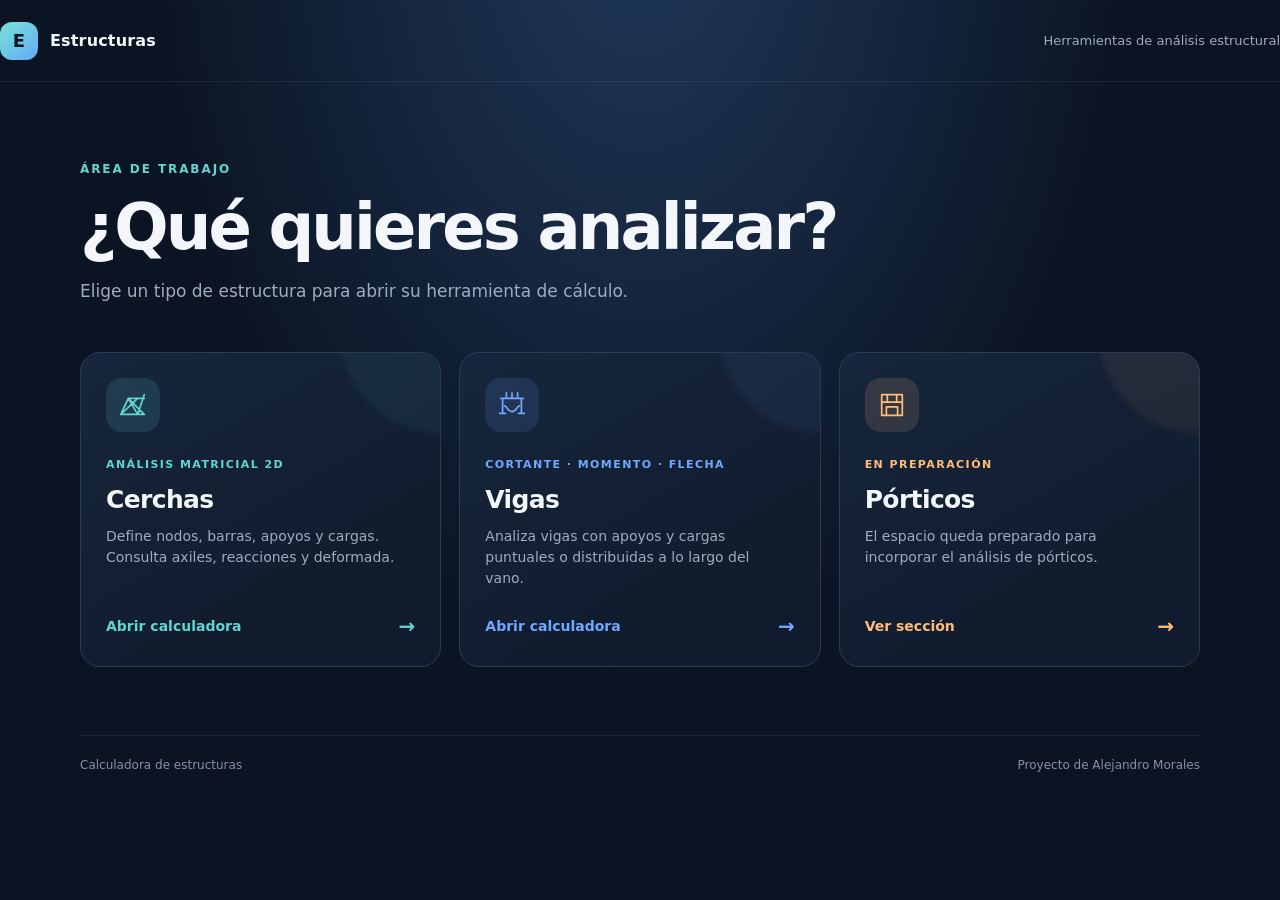
==== commit 48a0aba6: "Sustituye la portada por el menú principal" ====
--- a/index.html
+++ b/index.html
@@ -1,1500 +1,13 @@
-<!DOCTYPE html>
-<html lang="es">
-<head>
-    <meta charset="UTF-8">
-    <meta name="viewport" content="width=device-width, initial-scale=1.0">
-    <title>Cálculo Matricial de Cerchas 2D</title>
-    <style>
-        :root {
-            --bg-body: #f1f5f9;
-            --bg-card: #ffffff;
-            --text-main: #0f172a;
-            --text-muted: #475569;
-            --border: #cbd5e1;
-            --primary: #0284c7;
-            --primary-hover: #0369a1;
-            --success: #16a34a;
-            --success-hover: #15803d;
-            --danger: #dc2626;
-            --tension: #dc2626;     /* Rojo para Tracción */
-            --compression: #2563eb; /* Azul para Compresión */
-            --zero: #475569;        /* Gris/Negro para Axil nulo */
-            --load: #16a34a;        /* Verde para Cargas */
-            --reaction: #9333ea;    /* Morado para Reacciones */
-        }
-
-        * {
-            box-sizing: border-box;
-            margin: 0;
-            padding: 0;
-            font-family: 'Segoe UI', system-ui, -apple-system, sans-serif;
-        }
-
-        body {
-            background-color: var(--bg-body);
-            color: var(--text-main);
-            padding: 16px;
-            line-height: 1.4;
-        }
-
-        header {
-            background: #0f172a;
-            color: #ffffff;
-            padding: 16px 24px;
-            border-radius: 10px;
-            margin-bottom: 16px;
-            display: flex;
-            flex-wrap: wrap;
-            justify-content: space-between;
-            align-items: center;
-            gap: 12px;
-            box-shadow: 0 4px 6px -1px rgba(0,0,0,0.1);
-        }
-
-        header h1 {
-            font-size: 1.35rem;
-            font-weight: 700;
-            letter-spacing: -0.02em;
-        }
-
-        header p {
-            font-size: 0.85rem;
-            color: #94a3b8;
-        }
-
-        .top-actions {
-            display: flex;
-            gap: 10px;
-            flex-wrap: wrap;
-        }
-
-        button {
-            cursor: pointer;
-            border: none;
-            border-radius: 6px;
-            padding: 9px 14px;
-            font-size: 0.875rem;
-            font-weight: 600;
-            transition: all 0.15s ease;
-            display: inline-flex;
-            align-items: center;
-            gap: 6px;
-        }
-
-        .btn-calc {
-            background-color: var(--success);
-            color: white;
-            font-size: 0.95rem;
-            padding: 10px 20px;
-            box-shadow: 0 2px 4px rgba(22, 163, 74, 0.3);
-        }
-        .btn-calc:hover { background-color: var(--success-hover); }
-
-        .btn-example {
-            background-color: var(--primary);
-            color: white;
-        }
-        .btn-example:hover { background-color: var(--primary-hover); }
-
-        .btn-secondary {
-            background-color: #334155;
-            color: white;
-        }
-        .btn-secondary:hover { background-color: #1e293b; }
-
-        .btn-add {
-            background-color: #e2e8f0;
-            color: #1e293b;
-            padding: 6px 12px;
-            font-size: 0.8rem;
-        }
-        .btn-add:hover { background-color: #cbd5e1; }
-
-        .btn-del {
-            background-color: #fee2e2;
-            color: var(--danger);
-            padding: 4px 8px;
-            font-size: 0.78rem;
-        }
-        .btn-del:hover { background-color: #fecaca; }
-
-        .main-grid {
-            display: grid;
-            grid-template-columns: 480px 1fr;
-            gap: 16px;
-            align-items: start;
-        }
-
-        @media (max-width: 1100px) {
-            .main-grid {
-                grid-template-columns: 1fr;
-            }
-        }
-
-        .panel {
-            display: flex;
-            flex-direction: column;
-            gap: 16px;
-        }
-
-        .card {
-            background: var(--bg-card);
-            border: 1px solid var(--border);
-            border-radius: 10px;
-            padding: 16px;
-            box-shadow: 0 1px 3px rgba(0,0,0,0.05);
-        }
-
-        .card-header {
-            display: flex;
-            justify-content: space-between;
-            align-items: center;
-            margin-bottom: 12px;
-            padding-bottom: 8px;
-            border-bottom: 1px solid #e2e8f0;
-        }
-
-        .card-header h2 {
-            font-size: 1rem;
-            font-weight: 700;
-            color: #1e293b;
-        }
-
-        .table-container {
-            overflow-x: auto;
-            max-height: 240px;
-            overflow-y: auto;
-        }
-
-        table {
-            width: 100%;
-            border-collapse: collapse;
-            font-size: 0.85rem;
-        }
-
-        th, td {
-            padding: 6px 8px;
-            text-align: center;
-            border-bottom: 1px solid #f1f5f9;
-        }
-
-        th {
-            background-color: #f8fafc;
-            color: var(--text-muted);
-            font-weight: 600;
-            position: sticky;
-            top: 0;
-            z-index: 1;
-            border-bottom: 1px solid var(--border);
-        }
-
-        input[type="number"], select {
-            width: 100%;
-            padding: 5px 6px;
-            border: 1px solid var(--border);
-            border-radius: 4px;
-            font-size: 0.83rem;
-            text-align: center;
-            background: #fff;
-        }
-
-        input[type="number"]:focus, select:focus {
-            outline: 2px solid var(--primary);
-            border-color: transparent;
-        }
-
-        .id-badge {
-            font-weight: 700;
-            color: #334155;
-            background: #e2e8f0;
-            padding: 2px 7px;
-            border-radius: 4px;
-            display: inline-block;
-            font-size: 0.78rem;
-        }
-
-        /* Visor Canvas */
-        .canvas-wrapper {
-            position: relative;
-            background: #ffffff;
-            border: 1px solid var(--border);
-            border-radius: 8px;
-            overflow: hidden;
-            height: 460px;
-        }
-
-        canvas {
-            width: 100%;
-            height: 100%;
-            display: block;
-            cursor: grab;
-        }
-
-        canvas:active {
-            cursor: grabbing;
-        }
-
-        .canvas-controls {
-            position: absolute;
-            top: 10px;
-            right: 10px;
-            display: flex;
-            gap: 8px;
-            background: rgba(255, 255, 255, 0.9);
-            padding: 6px 10px;
-            border-radius: 6px;
-            border: 1px solid var(--border);
-            font-size: 0.8rem;
-            align-items: center;
-            box-shadow: 0 2px 4px rgba(0,0,0,0.06);
-        }
-
-        .legend {
-            display: flex;
-            flex-wrap: wrap;
-            gap: 16px;
-            margin-top: 10px;
-            font-size: 0.82rem;
-            color: var(--text-muted);
-            padding: 8px 12px;
-            background: #f8fafc;
-            border-radius: 6px;
-            border: 1px solid #e2e8f0;
-        }
-
-        .legend-item {
-            display: flex;
-            align-items: center;
-            gap: 6px;
-            font-weight: 500;
-        }
-
-        .color-dot {
-            width: 14px;
-            height: 4px;
-            border-radius: 2px;
-        }
-
-        /* Alertas y Estados */
-        #errorBox {
-            display: none;
-            background-color: #fef2f2;
-            border-left: 4px solid var(--danger);
-            color: #991b1b;
-            padding: 12px 16px;
-            border-radius: 6px;
-            margin-bottom: 16px;
-            font-weight: 500;
-            font-size: 0.9rem;
-        }
-
-        .badge-tension {
-            background-color: #fee2e2;
-            color: #b91c1c;
-            padding: 3px 8px;
-            border-radius: 999px;
-            font-weight: 700;
-            font-size: 0.78rem;
-        }
-
-        .badge-compression {
-            background-color: #dbeafe;
-            color: #1d4ed8;
-            padding: 3px 8px;
-            border-radius: 999px;
-            font-weight: 700;
-            font-size: 0.78rem;
-        }
-
-        .badge-zero {
-            background-color: #f1f5f9;
-            color: #475569;
-            padding: 3px 8px;
-            border-radius: 999px;
-            font-weight: 600;
-            font-size: 0.78rem;
-        }
-
-        .results-grid {
-            display: grid;
-            grid-template-columns: 1fr 1fr;
-            gap: 16px;
-        }
-
-        @media (max-width: 768px) {
-            .results-grid {
-                grid-template-columns: 1fr;
-            }
-        }
-    </style>
-</head>
-<body>
-
-<header>
-    <div>
-        <h1>Analizador Estructural de Cerchas 2D</h1>
-        <p>Método de la Rigidez Directa (Matricial) &bull; Cálculo de Esfuerzos Axiles, Reacciones y Deformaciones</p>
-    </div>
-    <div class="top-actions">
-        <button class="btn-example" onclick="loadExampleTruss()">Cargar cercha de ejemplo</button>
-        <button class="btn-secondary" onclick="clearAll()">Limpiar todo</button>
-        <button class="btn-calc" onclick="solveTruss()">&#9654; Calcular Axiles</button>
-    </div>
-</header>
-
-<div id="errorBox"></div>
-
-<div class="main-grid">
-    <!-- PANEL IZQUIERDO: ENTRADA DE DATOS -->
-    <div class="panel">
-        <!-- 1. NODOS -->
-        <div class="card">
-            <div class="card-header">
-                <h2>1. Nodos (Coordenadas)</h2>
-                <button class="btn-add" onclick="addNode()">+ Añadir Nodo</button>
-            </div>
-            <div class="table-container">
-                <table>
-                    <thead>
-                        <tr>
-                            <th style="width: 60px;">Nodo</th>
-                            <th>X (m)</th>
-                            <th>Y (m)</th>
-                            <th style="width: 50px;"></th>
-                        </tr>
-                    </thead>
-                    <tbody id="nodesBody"></tbody>
-                </table>
-            </div>
-        </div>
-
-        <!-- 2. BARRAS -->
-        <div class="card">
-            <div class="card-header">
-                <h2>2. Barras (Elementos)</h2>
-                <button class="btn-add" onclick="addBar()">+ Añadir Barra</button>
-            </div>
-            <div class="table-container">
-                <table>
-                    <thead>
-                        <tr>
-                            <th style="width: 55px;">Barra</th>
-                            <th>Nodo i</th>
-                            <th>Nodo j</th>
-                            <th>E (GPa)</th>
-                            <th>A (m²)</th>
-                            <th style="width: 45px;"></th>
-                        </tr>
-                    </thead>
-                    <tbody id="barsBody"></tbody>
-                </table>
-            </div>
-        </div>
-
-        <!-- 3. APOYOS -->
-        <div class="card">
-            <div class="card-header">
-                <h2>3. Apoyos / Condiciones de Contorno</h2>
-                <button class="btn-add" onclick="addSupport()">+ Añadir Apoyo</button>
-            </div>
-            <div class="table-container">
-                <table>
-                    <thead>
-                        <tr>
-                            <th style="width: 90px;">Nodo</th>
-                            <th>Tipo de Restricción</th>
-                            <th style="width: 50px;"></th>
-                        </tr>
-                    </thead>
-                    <tbody id="supportsBody"></tbody>
-                </table>
-            </div>
-        </div>
-
-        <!-- 4. CARGAS NODALES -->
-        <div class="card">
-            <div class="card-header">
-                <h2>4. Cargas / Fuerzas Nodales</h2>
-                <button class="btn-add" onclick="addLoad()">+ Añadir Carga</button>
-            </div>
-            <div class="table-container">
-                <table>
-                    <thead>
-                        <tr>
-                            <th style="width: 80px;">Nodo</th>
-                            <th>Fx (kN)</th>
-                            <th>Fy (kN)</th>
-                            <th style="width: 50px;"></th>
-                        </tr>
-                    </thead>
-                    <tbody id="loadsBody"></tbody>
-                </table>
-            </div>
-        </div>
-    </div>
-
-    <!-- PANEL DERECHO: VISOR GRÁFICO Y RESULTADOS -->
-    <div class="panel">
-        <!-- VISOR CANVAS -->
-        <div class="card">
-            <div class="card-header">
-                <h2>Visor Gráfico Interactivo</h2>
-                <span style="font-size: 0.78rem; color: var(--text-muted);">Rueda del ratón: Zoom | Arrastrar: Mover vista</span>
-            </div>
-            <div class="canvas-wrapper" id="canvasContainer">
-                <canvas id="trussCanvas"></canvas>
-                <div class="canvas-controls">
-                    <label style="display:flex; align-items:center; gap:5px; cursor:pointer;">
-                        <input type="checkbox" id="chkDeformed" onchange="drawScene()"> Ver deformada
-                    </label>
-                    <button class="btn-add" onclick="resetCamera()">Centrar vista</button>
-                </div>
-            </div>
-            <div class="legend">
-                <div class="legend-item"><span class="color-dot" style="background: var(--tension);"></span> Tracción (+)</div>
-                <div class="legend-item"><span class="color-dot" style="background: var(--compression);"></span> Compresión (-)</div>
-                <div class="legend-item"><span class="color-dot" style="background: var(--zero);"></span> Axil Nulo (0)</div>
-                <div class="legend-item"><span class="color-dot" style="background: var(--load);"></span> Cargas Aplicadas (kN)</div>
-                <div class="legend-item"><span class="color-dot" style="background: var(--reaction);"></span> Reacciones (kN)</div>
-            </div>
-        </div>
-
-        <!-- RESULTADOS -->
-        <div class="results-grid">
-            <!-- TABLA DE AXILES -->
-            <div class="card">
-                <div class="card-header">
-                    <h2>Esfuerzos Axiles en Barras</h2>
-                </div>
-                <div class="table-container" style="max-height: 300px;">
-                    <table>
-                        <thead>
-                            <tr>
-                                <th>Barra</th>
-                                <th>Nodos</th>
-                                <th>L (m)</th>
-                                <th>Axil N (kN)</th>
-                                <th>Estado</th>
-                            </tr>
-                        </thead>
-                        <tbody id="resultsBarsBody">
-                            <tr><td colspan="5" style="color:var(--text-muted); padding: 16px;">Pulsa "Calcular Axiles" para ver resultados.</td></tr>
-                        </tbody>
-                    </table>
-                </div>
-            </div>
-
-            <!-- TABLA DE REACCIONES Y DESPLAZAMIENTOS -->
-            <div class="card">
-                <div class="card-header">
-                    <h2>Reacciones en los Apoyos</h2>
-                </div>
-                <div class="table-container" style="max-height: 300px;">
-                    <table>
-                        <thead>
-                            <tr>
-                                <th>Nodo</th>
-                                <th>Tipo</th>
-                                <th>Rx (kN)</th>
-                                <th>Ry (kN)</th>
-                            </tr>
-                        </thead>
-                        <tbody id="resultsReactionsBody">
-                            <tr><td colspan="4" style="color:var(--text-muted); padding: 16px;">Pulsa "Calcular Axiles" para ver resultados.</td></tr>
-                        </tbody>
-                    </table>
-                </div>
-            </div>
-        </div>
-    </div>
-</div>
-
-<script>
-    // =========================================================================
-    // ESTADO DE LA APLICACIÓN
-    // =========================================================================
-    let nodes = [];     // { id: 1, x: 0, y: 0 }
-    let bars = [];      // { id: 1, ni: 1, nj: 2, E: 210, A: 0.001 }
-    let supports = [];  // { node: 1, type: 'XY' | 'X' | 'Y' | 'FREE' }
-    let loads = [];     // { node: 2, fx: 0, fy: -50 }
-    let lastResults = null;
-
-    // Estado de cámara del Canvas
-    let cam = { offsetX: 0, offsetY: 0, scale: 40, isDragging: false, startX: 0, startY: 0 };
-
-    // =========================================================================
-    // GESTIÓN DE TABLAS Y FORMULARIOS DE ENTRADA
-    // =========================================================================
-    function renderInputs() {
-        renderNodesTable();
-        renderBarsTable();
-        renderSupportsTable();
-        renderLoadsTable();
-    }
-
-    function renderNodesTable() {
-        const tbody = document.getElementById('nodesBody');
-        tbody.innerHTML = '';
-        nodes.forEach((n, idx) => {
-            const tr = document.createElement('tr');
-            tr.innerHTML = `
-                <td><span class="id-badge">N${n.id}</span></td>
-                <td><input type="number" step="0.1" value="${n.x}" onchange="updateNode(${idx}, 'x', this.value)"></td>
-                <td><input type="number" step="0.1" value="${n.y}" onchange="updateNode(${idx}, 'y', this.value)"></td>
-                <td><button class="btn-del" title="Eliminar nodo" onclick="removeNode(${idx})">&times;</button></td>
-            `;
-            tbody.appendChild(tr);
-        });
-    }
-
-    function getNodeOptionsHTML(selectedId) {
-        return nodes.map(n => `<option value="${n.id}" ${n.id == selectedId ? 'selected' : ''}>N${n.id}</option>`).join('');
-    }
-
-    function renderBarsTable() {
-        const tbody = document.getElementById('barsBody');
-        tbody.innerHTML = '';
-        bars.forEach((b, idx) => {
-            const tr = document.createElement('tr');
-            tr.innerHTML = `
-                <td><span class="id-badge">B${b.id}</span></td>
-                <td><select onchange="updateBar(${idx}, 'ni', this.value)">${getNodeOptionsHTML(b.ni)}</select></td>
-                <td><select onchange="updateBar(${idx}, 'nj', this.value)">${getNodeOptionsHTML(b.nj)}</select></td>
-                <td><input type="number" step="1" min="0.1" value="${b.E}" onchange="updateBar(${idx}, 'E', this.value)"></td>
-                <td><input type="number" step="0.0001" min="0.00001" value="${b.A}" onchange="updateBar(${idx}, 'A', this.value)"></td>
-                <td><button class="btn-del" title="Eliminar barra" onclick="removeBar(${idx})">&times;</button></td>
-            `;
-            tbody.appendChild(tr);
-        });
-    }
-
-    function renderSupportsTable() {
-        const tbody = document.getElementById('supportsBody');
-        tbody.innerHTML = '';
-        supports.forEach((s, idx) => {
-            const tr = document.createElement('tr');
-            tr.innerHTML = `
-                <td><select onchange="updateSupport(${idx}, 'node', this.value)">${getNodeOptionsHTML(s.node)}</select></td>
-                <td>
-                    <select onchange="updateSupport(${idx}, 'type', this.value)">
-                        <option value="XY" ${s.type === 'XY' ? 'selected' : ''}>Fijo en X e Y (Articulado fijo)</option>
-                        <option value="Y" ${s.type === 'Y' ? 'selected' : ''}>Deslizante en X (Fijo en Y)</option>
-                        <option value="X" ${s.type === 'X' ? 'selected' : ''}>Deslizante en Y (Fijo en X)</option>
-                        <option value="FREE" ${s.type === 'FREE' ? 'selected' : ''}>Libre</option>
-                    </select>
-                </td>
-                <td><button class="btn-del" title="Eliminar apoyo" onclick="removeSupport(${idx})">&times;</button></td>
-            `;
-            tbody.appendChild(tr);
-        });
-    }
-
-    function renderLoadsTable() {
-        const tbody = document.getElementById('loadsBody');
-        tbody.innerHTML = '';
-        loads.forEach((l, idx) => {
-            const tr = document.createElement('tr');
-            tr.innerHTML = `
-                <td><select onchange="updateLoad(${idx}, 'node', this.value)">${getNodeOptionsHTML(l.node)}</select></td>
-                <td><input type="number" step="1" value="${l.fx}" onchange="updateLoad(${idx}, 'fx', this.value)"></td>
-                <td><input type="number" step="1" value="${l.fy}" onchange="updateLoad(${idx}, 'fy', this.value)"></td>
-                <td><button class="btn-del" title="Eliminar carga" onclick="removeLoad(${idx})">&times;</button></td>
-            `;
-            tbody.appendChild(tr);
-        });
-    }
-
-    // Funciones de actualización y edición
-    function invalidateCalculation() {
-        lastResults = null;
-        hideError();
-        drawScene();
-    }
-
-    function updateNode(idx, field, val) {
-        nodes[idx][field] = parseFloat(val) || 0;
-        invalidateCalculation();
-        resetCamera();
-    }
-
-    function updateBar(idx, field, val) {
-        if (field === 'ni' || field === 'nj') {
-            bars[idx][field] = parseInt(val, 10);
-        } else {
-            bars[idx][field] = parseFloat(val) || 0;
-        }
-        invalidateCalculation();
-    }
-
-    function updateSupport(idx, field, val) {
-        if (field === 'node') supports[idx].node = parseInt(val, 10);
-        else supports[idx].type = val;
-        invalidateCalculation();
-    }
-
-    function updateLoad(idx, field, val) {
-        if (field === 'node') loads[idx].node = parseInt(val, 10);
-        else loads[idx][field] = parseFloat(val) || 0;
-        invalidateCalculation();
-    }
-
-    function addNode() {
-        const nextId = nodes.length > 0 ? Math.max(...nodes.map(n => n.id)) + 1 : 1;
-        const lastX = nodes.length > 0 ? nodes[nodes.length - 1].x + 2 : 0;
-        nodes.push({ id: nextId, x: lastX, y: 0 });
-        renderInputs();
-        invalidateCalculation();
-        resetCamera();
-    }
-
-    function removeNode(idx) {
-        const removedId = nodes[idx].id;
-        nodes.splice(idx, 1);
-        bars = bars.filter(b => b.ni !== removedId && b.nj !== removedId);
-        supports = supports.filter(s => s.node !== removedId);
-        loads = loads.filter(l => l.node !== removedId);
-        renderInputs();
-        invalidateCalculation();
-        resetCamera();
-    }
-
-    function addBar() {
-        if (nodes.length < 2) {
-            showError("Se necesitan al menos 2 nodos para definir una barra.");
-            return;
-        }
-        const nextId = bars.length > 0 ? Math.max(...bars.map(b => b.id)) + 1 : 1;
-        bars.push({
-            id: nextId,
-            ni: nodes[0].id,
-            nj: nodes[nodes.length - 1].id,
-            E: 210,
-            A: 0.001
-        });
-        renderBarsTable();
-        invalidateCalculation();
-    }
-
-    function removeBar(idx) {
-        bars.splice(idx, 1);
-        renderBarsTable();
-        invalidateCalculation();
-    }
-
-    function addSupport() {
-        if (nodes.length === 0) return;
-        supports.push({ node: nodes[0].id, type: 'XY' });
-        renderSupportsTable();
-        invalidateCalculation();
-    }
-
-    function removeSupport(idx) {
-        supports.splice(idx, 1);
-        renderSupportsTable();
-        invalidateCalculation();
-    }
-
-    function addLoad() {
-        if (nodes.length === 0) return;
-        loads.push({ node: nodes[0].id, fx: 0, fy: -20 });
-        renderLoadsTable();
-        invalidateCalculation();
-    }
-
-    function removeLoad(idx) {
-        loads.splice(idx, 1);
-        renderLoadsTable();
-        invalidateCalculation();
-    }
-
-    function clearAll() {
-        nodes = [];
-        bars = [];
-        supports = [];
-        loads = [];
-        lastResults = null;
-        hideError();
-        renderInputs();
-        clearResultsTables();
-        drawScene();
-    }
-
-    function clearResultsTables() {
-        document.getElementById('resultsBarsBody').innerHTML =
-            `<tr><td colspan="5" style="color:var(--text-muted); padding: 16px;">Sin resultados calculados.</td></tr>`;
-        document.getElementById('resultsReactionsBody').innerHTML =
-            `<tr><td colspan="4" style="color:var(--text-muted); padding: 16px;">Sin resultados calculados.</td></tr>`;
-    }
-
-    function showError(msg) {
-        const box = document.getElementById('errorBox');
-        box.innerText = "⚠️ " + msg;
-        box.style.display = 'block';
-        alert(msg);
-    }
-
-    function hideError() {
-        const box = document.getElementById('errorBox');
-        box.style.display = 'none';
-        box.innerText = '';
-    }
-
-    // =========================================================================
-    // MOTOR DE CÁLCULO: MÉTODO DE LA RIGIDEZ DIRECTA (2D)
-    // =========================================================================
-    function solveTruss() {
-        hideError();
-        lastResults = null;
-
-        // 1. Validaciones geométricas y topológicas básicas
-        if (nodes.length < 2) {
-            showError("La estructura debe tener al menos 2 nodos.");
-            return;
-        }
-        if (bars.length < 1) {
-            showError("La estructura debe contener al menos 1 barra.");
-            return;
-        }
-
-        // Mapa de ID de nodo -> índice 0..N-1
-        const nodeIndexMap = new Map();
-        nodes.forEach((n, i) => nodeIndexMap.set(n.id, i));
-
-        const numNodes = nodes.length;
-        const totalDOF = numNodes * 2;
-
-        // Verificar barras válidas
-        for (let b of bars) {
-            if (!nodeIndexMap.has(b.ni) || !nodeIndexMap.has(b.nj)) {
-                showError(`La barra B${b.id} conecta nodos inexistentes.`);
-                return;
-            }
-            if (b.ni === b.nj) {
-                showError(`La barra B${b.id} tiene el mismo nodo inicial y final (N${b.ni}).`);
-                return;
-            }
-            if (b.E <= 0 || b.A <= 0) {
-                showError(`La barra B${b.id} debe tener Módulo de Elasticidad (E) y Área (A) mayores que cero.`);
-                return;
-            }
-            const ni = nodes[nodeIndexMap.get(b.ni)];
-            const nj = nodes[nodeIndexMap.get(b.nj)];
-            const L = Math.hypot(nj.x - ni.x, nj.y - ni.y);
-            if (L < 1e-9) {
-                showError(`La barra B${b.id} tiene longitud nula (los nodos N${b.ni} y N${b.nj} tienen las mismas coordenadas).`);
-                return;
-            }
-        }
-
-        // Verificar que todos los nodos pertenezcan al menos a una barra
-        for (let n of nodes) {
-            const connected = bars.some(b => b.ni === n.id || b.nj === n.id);
-            if (!connected) {
-                showError(`El nodo N${n.id} está suelto (no tiene ninguna barra conectada).`);
-                return;
-            }
-        }
-
-        // 2. Identificar grados de libertad restringidos
-        const constrainedDOF = new Array(totalDOF).fill(false);
-        supports.forEach(s => {
-            const idx = nodeIndexMap.get(s.node);
-            if (idx === undefined) return;
-            if (s.type === 'XY') {
-                constrainedDOF[2 * idx] = true;
-                constrainedDOF[2 * idx + 1] = true;
-            } else if (s.type === 'X') {
-                constrainedDOF[2 * idx] = true;
-            } else if (s.type === 'Y') {
-                constrainedDOF[2 * idx + 1] = true;
-            }
-        });
-
-        const numRestraints = constrainedDOF.filter(Boolean).length;
-        if (numRestraints < 3) {
-            showError(`Estructura hipostática / inestable: Solo hay ${numRestraints} reacciones restringidas. Se necesitan al menos 3 restricciones de apoyo en 2D para impedir el movimiento de sólido rígido.`);
-            return;
-        }
-
-        // Comprobación necesaria de Maxwell: Barras + Reacciones >= 2 * Nodos
-        if (bars.length + numRestraints < totalDOF) {
-            showError(`Estructura inestable (Mecanismo global): El número de barras (${bars.length}) más coacciones (${numRestraints}) es menor que 2×Nodos (${totalDOF}).`);
-            return;
-        }
-
-        // 3. Ensamblaje de la Matriz de Rigidez Global K (en kN/m) y Vector de Fuerzas F (en kN)
-        // Nota de unidades: E en GPa = 10^6 kN/m², A en m² => E*A en kN = (E * 1e6 * A)
-        const K = Array.from({ length: totalDOF }, () => new Float64Array(totalDOF));
-        const F = new Float64Array(totalDOF);
-
-        loads.forEach(l => {
-            const idx = nodeIndexMap.get(l.node);
-            if (idx !== undefined) {
-                F[2 * idx] += l.fx;
-                F[2 * idx + 1] += l.fy;
-            }
-        });
-
-        const barGeometry = [];
-        for (let b of bars) {
-            const i = nodeIndexMap.get(b.ni);
-            const j = nodeIndexMap.get(b.nj);
-            const ni = nodes[i];
-            const nj = nodes[j];
-
-            const dx = nj.x - ni.x;
-            const dy = nj.y - ni.y;
-            const L = Math.hypot(dx, dy);
-            const c = dx / L;
-            const s = dy / L;
-            const EA_L = (b.E * 1e6 * b.A) / L; // kN/m
-
-            barGeometry.push({ bar: b, i, j, L, c, s, EA_L });
-
-            const dofs = [2 * i, 2 * i + 1, 2 * j, 2 * j + 1];
-            const ke = [
-                [ c * c,  c * s, -c * c, -c * s],
-                [ c * s,  s * s, -c * s, -s * s],
-                [-c * c, -c * s,  c * c,  c * s],
-                [-c * s, -s * s,  c * s,  s * s]
-            ];
-
-            for (let r = 0; r < 4; r++) {
-                for (let col = 0; col < 4; col++) {
-                    K[dofs[r]][dofs[col]] += EA_L * ke[r][col];
-                }
-            }
-        }
-
-        // 4. Partición de grados de libertad libres (freeDOFs)
-        const freeDOFs = [];
-        for (let d = 0; d < totalDOF; d++) {
-            if (!constrainedDOF[d]) freeDOFs.push(d);
-        }
-
-        const nf = freeDOFs.length;
-        const Kff = Array.from({ length: nf }, (_, r) => {
-            const row = new Float64Array(nf);
-            for (let c = 0; c < nf; c++) {
-                row[c] = K[freeDOFs[r]][freeDOFs[c]];
-            }
-            return row;
-        });
-        const Ff = new Float64Array(nf);
-        for (let r = 0; r < nf; r++) {
-            Ff[r] = F[freeDOFs[r]];
-        }
-
-        // 5. Resolución del sistema Kff * Uf = Ff mediante Eliminación Gaussiana con Pivoteo Parcial
-        const Uf = solveLinearSystem(Kff, Ff);
-        if (!Uf) {
-            showError("Error de estabilidad: La matriz de rigidez es singular. La cercha es un mecanismo interno o los apoyos están alineados/mal dispuestos.");
-            return;
-        }
-
-        // Reconstruir vector global de desplazamientos U (en metros)
-        const U = new Float64Array(totalDOF);
-        for (let r = 0; r < nf; r++) {
-            U[freeDOFs[r]] = Uf[r];
-        }
-
-        // 6. Cálculo de Reacciones en apoyos: R = K * U - F
-        const R = new Float64Array(totalDOF);
-        for (let r = 0; r < totalDOF; r++) {
-            let sum = 0;
-            for (let c = 0; c < totalDOF; c++) {
-                sum += K[r][c] * U[c];
-            }
-            R[r] = sum - F[r];
-        }
-
-        // 7. Cálculo de Esfuerzos Axiles en cada barra
-        // N = (EA / L) * [ -c*ui - s*vi + c*uj + s*vj ]
-        const barResults = barGeometry.map(bg => {
-            const ui = U[2 * bg.i];
-            const vi = U[2 * bg.i + 1];
-            const uj = U[2 * bg.j];
-            const vj = U[2 * bg.j + 1];
-
-            const elongation = bg.c * (uj - ui) + bg.s * (vj - vi);
-            const axial = bg.EA_L * elongation; // en kN
-
-            let state = 'ZERO';
-            if (axial > 1e-4) state = 'TENSION';
-            else if (axial < -1e-4) state = 'COMPRESSION';
-
-            return {
-                id: bg.bar.id,
-                ni: bg.bar.ni,
-                nj: bg.bar.nj,
-                L: bg.L,
-                axial: Math.abs(axial) < 1e-4 ? 0 : axial,
-                state: state
-            };
-        });
-
-        // Recopilar reacciones por nodo apoyado
-        const supportMap = new Map();
-        supports.forEach(s => {
-            if (s.type === 'FREE') return;
-            const idx = nodeIndexMap.get(s.node);
-            if (idx === undefined) return;
-            supportMap.set(s.node, {
-                node: s.node,
-                type: s.type,
-                rx: constrainedDOF[2 * idx] ? R[2 * idx] : 0,
-                ry: constrainedDOF[2 * idx + 1] ? R[2 * idx + 1] : 0
-            });
-        });
-
-        lastResults = {
-            U,
-            bars: barResults,
-            reactions: Array.from(supportMap.values())
-        };
-
-        renderResults();
-        drawScene();
-    }
-
-    // Eliminación Gaussiana con pivoteo parcial y control de singularidad
-    function solveLinearSystem(A, b) {
-        const n = A.length;
-        if (n === 0) return new Float64Array(0);
-
-        // Escala de referencia de la matriz para tolerancia relativa
-        let maxDiag = 0;
-        for (let i = 0; i < n; i++) {
-            if (Math.abs(A[i][i]) > maxDiag) maxDiag = Math.abs(A[i][i]);
-        }
-        if (maxDiag < 1e-12) return null;
-        const tol = maxDiag * 1e-10;
-
-        for (let k = 0; k < n; k++) {
-            // Buscar pivote máximo en columna k
-            let maxRow = k;
-            let maxVal = Math.abs(A[k][k]);
-            for (let i = k + 1; i < n; i++) {
-                if (Math.abs(A[i][k]) > maxVal) {
-                    maxVal = Math.abs(A[i][k]);
-                    maxRow = i;
-                }
-            }
-
-            // Si el pivote es prácticamente cero, la estructura es un mecanismo
-            if (maxVal < tol) {
-                return null;
-            }
-
-            // Intercambiar filas
-            if (maxRow !== k) {
-                const tmpRow = A[k]; A[k] = A[maxRow]; A[maxRow] = tmpRow;
-                const tmpB = b[k]; b[k] = b[maxRow]; b[maxRow] = tmpB;
-            }
-
-            // Eliminación hacia adelante
-            for (let i = k + 1; i < n; i++) {
-                const factor = A[i][k] / A[k][k];
-                b[i] -= factor * b[k];
-                for (let j = k; j < n; j++) {
-                    A[i][j] -= factor * A[k][j];
-                }
-            }
-        }
-
-        // Sustitución hacia atrás
-        const x = new Float64Array(n);
-        for (let i = n - 1; i >= 0; i--) {
-            let sum = b[i];
-            for (let j = i + 1; j < n; j++) {
-                sum -= A[i][j] * x[j];
-            }
-            x[i] = sum / A[i][i];
-            if (!Number.isFinite(x[i])) return null;
-        }
-        return x;
-    }
-
-    // =========================================================================
-    // RENDERIZADO DE TABLAS DE RESULTADOS
-    // =========================================================================
-    function renderResults() {
-        if (!lastResults) return;
-
-        // 1. Tabla de Barras
-        const barsBody = document.getElementById('resultsBarsBody');
-        barsBody.innerHTML = '';
-        lastResults.bars.forEach(b => {
-            let badgeHTML = `<span class="badge-zero">Axil Nulo (0)</span>`;
-            if (b.state === 'TENSION') {
-                badgeHTML = `<span class="badge-tension">Tracción (Tensión)</span>`;
-            } else if (b.state === 'COMPRESSION') {
-                badgeHTML = `<span class="badge-compression">Compresión</span>`;
-            }
-
-            const signPrefix = b.axial > 0 ? '+' : '';
-            const tr = document.createElement('tr');
-            tr.innerHTML = `
-                <td><span class="id-badge">B${b.id}</span></td>
-                <td>N${b.ni} &ndash; N${b.nj}</td>
-                <td>${b.L.toFixed(2)}</td>
-                <td style="font-weight:700;">${signPrefix}${b.axial.toFixed(2)} kN</td>
-                <td>${badgeHTML}</td>
-            `;
-            barsBody.appendChild(tr);
-        });
-
-        // 2. Tabla de Reacciones
-        const reactBody = document.getElementById('resultsReactionsBody');
-        reactBody.innerHTML = '';
-        const typeLabels = {
-            'XY': 'Fijo X-Y',
-            'Y': 'Deslizante X (Fijo Y)',
-            'X': 'Deslizante Y (Fijo X)'
-        };
-
-        lastResults.reactions.forEach(r => {
-            const rxVal = Math.abs(r.rx) < 1e-4 ? 0 : r.rx;
-            const ryVal = Math.abs(r.ry) < 1e-4 ? 0 : r.ry;
-            const tr = document.createElement('tr');
-            tr.innerHTML = `
-                <td><span class="id-badge">N${r.node}</span></td>
-                <td>${typeLabels[r.type] || r.type}</td>
-                <td style="font-weight:700;">${rxVal >= 0 ? '+' : ''}${rxVal.toFixed(2)} kN</td>
-                <td style="font-weight:700;">${ryVal >= 0 ? '+' : ''}${ryVal.toFixed(2)} kN</td>
-            `;
-            reactBody.appendChild(tr);
-        });
-    }
-
-    // =========================================================================
-    // VISOR GRÁFICO INTERACTIVO (HTML5 CANVAS)
-    // =========================================================================
-    const canvas = document.getElementById('trussCanvas');
-    const ctx = canvas.getContext('2d');
-
-    function resizeCanvas() {
-        const container = document.getElementById('canvasContainer');
-        canvas.width = container.clientWidth;
-        canvas.height = container.clientHeight;
-        resetCamera();
-    }
-
-    window.addEventListener('resize', resizeCanvas);
-
-    // Eventos de ratón para Pan & Zoom
-    canvas.addEventListener('mousedown', e => {
-        cam.isDragging = true;
-        cam.startX = e.clientX - cam.offsetX;
-        cam.startY = e.clientY - cam.offsetY;
-    });
-
-    window.addEventListener('mousemove', e => {
-        if (!cam.isDragging) return;
-        cam.offsetX = e.clientX - cam.startX;
-        cam.offsetY = e.clientY - cam.startY;
-        drawScene();
-    });
-
-    window.addEventListener('mouseup', () => {
-        cam.isDragging = false;
-    });
-
-    canvas.addEventListener('wheel', e => {
-        e.preventDefault();
-        const zoomFactor = e.deltaY < 0 ? 1.12 : 0.89;
-        const rect = canvas.getBoundingClientRect();
-        const mouseX = e.clientX - rect.left;
-        const mouseY = e.clientY - rect.top;
-
-        cam.offsetX = mouseX - (mouseX - cam.offsetX) * zoomFactor;
-        cam.offsetY = mouseY - (mouseY - cam.offsetY) * zoomFactor;
-        cam.scale = Math.max(8, Math.min(300, cam.scale * zoomFactor));
-        drawScene();
-    }, { passive: false });
-
-    function resetCamera() {
-        if (nodes.length === 0) {
-            cam.scale = 40;
-            cam.offsetX = canvas.width / 2;
-            cam.offsetY = canvas.height / 2;
-            drawScene();
-            return;
-        }
-
-        let minX = Infinity, maxX = -Infinity, minY = Infinity, maxY = -Infinity;
-        nodes.forEach(n => {
-            if (n.x < minX) minX = n.x;
-            if (n.x > maxX) maxX = n.x;
-            if (n.y < minY) minY = n.y;
-            if (n.y > maxY) maxY = n.y;
-        });
-
-        const spanX = Math.max(maxX - minX, 2);
-        const spanY = Math.max(maxY - minY, 2);
-        const padding = 130;
-
-        const scaleX = (canvas.width - padding * 2) / spanX;
-        const scaleY = (canvas.height - padding * 2) / spanY;
-        cam.scale = Math.max(15, Math.min(150, Math.min(scaleX, scaleY)));
-
-        const centerX = (minX + maxX) / 2;
-        const centerY = (minY + maxY) / 2;
-
-        cam.offsetX = canvas.width / 2 - centerX * cam.scale;
-        cam.offsetY = canvas.height / 2 + centerY * cam.scale;
-        drawScene();
-    }
-
-    function worldToScreen(wx, wy) {
-        return {
-            x: cam.offsetX + wx * cam.scale,
-            y: cam.offsetY - wy * cam.scale
-        };
-    }
-
-    function drawScene() {
-        ctx.clearRect(0, 0, canvas.width, canvas.height);
-        drawGrid();
-
-        if (nodes.length === 0) return;
-
-        const nodeMap = new Map();
-        nodes.forEach((n, idx) => nodeMap.set(n.id, { ...n, idx }));
-
-        // 1. Dibujar deformada en línea discontinua si está activa y hay resultados
-        const showDeformed = document.getElementById('chkDeformed').checked;
-        if (showDeformed && lastResults) {
-            let maxDisp = 0;
-            for (let i = 0; i < lastResults.U.length; i++) {
-                maxDisp = Math.max(maxDisp, Math.abs(lastResults.U[i]));
-            }
-            const deformScale = maxDisp > 1e-9 ? (0.45 / maxDisp) : 100;
-
-            ctx.save();
-            ctx.setLineDash([5, 5]);
-            ctx.strokeStyle = '#94a3b8';
-            ctx.lineWidth = 2;
-
-            bars.forEach(b => {
-                const ni = nodeMap.get(b.ni);
-                const nj = nodeMap.get(b.nj);
-                if (!ni || !nj) return;
-
-                const p1 = worldToScreen(
-                    ni.x + lastResults.U[2 * ni.idx] * deformScale,
-                    ni.y + lastResults.U[2 * ni.idx + 1] * deformScale
-                );
-                const p2 = worldToScreen(
-                    nj.x + lastResults.U[2 * nj.idx] * deformScale,
-                    nj.y + lastResults.U[2 * nj.idx + 1] * deformScale
-                );
-
-                ctx.beginPath();
-                ctx.moveTo(p1.x, p1.y);
-                ctx.lineTo(p2.x, p2.y);
-                ctx.stroke();
-            });
-            ctx.restore();
-        }
-
-        // 2. Dibujar apoyos
-        supports.forEach(s => {
-            const n = nodeMap.get(s.node);
-            if (!n || s.type === 'FREE') return;
-            const pos = worldToScreen(n.x, n.y);
-            drawSupportSymbol(pos.x, pos.y, s.type);
-        });
-
-        // 3. Dibujar barras coloreadas según estado de esfuerzo
-        const barResultMap = new Map();
-        if (lastResults) {
-            lastResults.bars.forEach(br => barResultMap.set(br.id, br));
-        }
-
-        bars.forEach(b => {
-            const ni = nodeMap.get(b.ni);
-            const nj = nodeMap.get(b.nj);
-            if (!ni || !nj) return;
-
-            const p1 = worldToScreen(ni.x, ni.y);
-            const p2 = worldToScreen(nj.x, nj.y);
-
-            let strokeColor = '#475569'; // Gris oscuro por defecto o axil nulo
-            let lineWidth = 3.5;
-            let labelText = `B${b.id}`;
-
-            const res = barResultMap.get(b.id);
-            if (res) {
-                if (res.state === 'TENSION') {
-                    strokeColor = '#dc2626'; // Rojo para Tracción
-                    lineWidth = 4.5;
-                    labelText = `B${b.id}: +${res.axial.toFixed(1)} kN (T)`;
-                } else if (res.state === 'COMPRESSION') {
-                    strokeColor = '#2563eb'; // Azul para Compresión
-                    lineWidth = 4.5;
-                    labelText = `B${b.id}: ${res.axial.toFixed(1)} kN (C)`;
-                } else {
-                    strokeColor = '#475569'; // Negro/Gris para Axil nulo
-                    lineWidth = 3;
-                    labelText = `B${b.id}: 0.0 kN`;
-                }
-            }
-
-            ctx.beginPath();
-            ctx.strokeStyle = strokeColor;
-            ctx.lineWidth = lineWidth;
-            ctx.moveTo(p1.x, p1.y);
-            ctx.lineTo(p2.x, p2.y);
-            ctx.stroke();
-
-            // Etiqueta en el punto medio de la barra
-            const mx = (p1.x + p2.x) / 2;
-            const my = (p1.y + p2.y) / 2;
-            drawPillLabel(mx, my, labelText, strokeColor);
-        });
-
-        // 4. Dibujar cargas aplicadas (Flechas verdes)
-        loads.forEach(l => {
-            const n = nodeMap.get(l.node);
-            if (!n) return;
-            const pos = worldToScreen(n.x, n.y);
-
-            if (Math.abs(l.fx) > 1e-4) {
-                const dirX = Math.sign(l.fx);
-                drawArrow(pos.x - dirX * 52, pos.y, pos.x - dirX * 12, pos.y, '#16a34a', `${l.fx} kN`);
-            }
-            if (Math.abs(l.fy) > 1e-4) {
-                const dirY = -Math.sign(l.fy); // Y en pantalla va hacia abajo
-                drawArrow(pos.x, pos.y - dirY * 52, pos.x, pos.y - dirY * 12, '#16a34a', `${l.fy} kN`);
-            }
-        });
-
-        // 5. Dibujar Reacciones calculadas (Flechas moradas)
-        if (lastResults) {
-            lastResults.reactions.forEach(r => {
-                const n = nodeMap.get(r.node);
-                if (!n) return;
-                const pos = worldToScreen(n.x, n.y);
-
-                if (Math.abs(r.rx) > 1e-3) {
-                    const dirX = Math.sign(r.rx);
-                    drawArrow(pos.x - dirX * 50, pos.y + 18, pos.x - dirX * 14, pos.y + 18, '#9333ea', `Rx=${r.rx.toFixed(1)} kN`);
-                }
-                if (Math.abs(r.ry) > 1e-3) {
-                    const dirY = -Math.sign(r.ry);
-                    drawArrow(pos.x, pos.y + 58, pos.x, pos.y + 22, '#9333ea', `Ry=${r.ry.toFixed(1)} kN`);
-                }
-            });
-        }
-
-        // 6. Dibujar Nodos numerados
-        nodes.forEach(n => {
-            const pos = worldToScreen(n.x, n.y);
-            ctx.beginPath();
-            ctx.arc(pos.x, pos.y, 11, 0, Math.PI * 2);
-            ctx.fillStyle = '#0f172a';
-            ctx.fill();
-            ctx.lineWidth = 2;
-            ctx.strokeStyle = '#ffffff';
-            ctx.stroke();
-
-            ctx.fillStyle = '#ffffff';
-            ctx.font = 'bold 10px sans-serif';
-            ctx.textAlign = 'center';
-            ctx.textBaseline = 'middle';
-            ctx.fillText(`N${n.id}`, pos.x, pos.y);
-        });
-    }
-
-    function drawGrid() {
-        ctx.save();
-        ctx.strokeStyle = '#f1f5f9';
-        ctx.lineWidth = 1;
-
-        const step = cam.scale;
-        const startX = cam.offsetX % step;
-        const startY = cam.offsetY % step;
-
-        for (let x = startX; x < canvas.width; x += step) {
-            ctx.beginPath();
-            ctx.moveTo(x, 0);
-            ctx.lineTo(x, canvas.height);
-            ctx.stroke();
-        }
-        for (let y = startY; y < canvas.height; y += step) {
-            ctx.beginPath();
-            ctx.moveTo(0, y);
-            ctx.lineTo(canvas.width, y);
-            ctx.stroke();
-        }
-
-        // Ejes cartesianos X=0, Y=0
-        ctx.strokeStyle = '#cbd5e1';
-        ctx.lineWidth = 1.5;
-        ctx.beginPath();
-        ctx.moveTo(0, cam.offsetY);
-        ctx.lineTo(canvas.width, cam.offsetY);
-        ctx.moveTo(cam.offsetX, 0);
-        ctx.lineTo(cam.offsetX, canvas.height);
-        ctx.stroke();
-        ctx.restore();
-    }
-
-    function drawSupportSymbol(x, y, type) {
-        ctx.save();
-        ctx.strokeStyle = '#334155';
-        ctx.fillStyle = '#94a3b8';
-        ctx.lineWidth = 2;
-
-        if (type === 'XY' || type === 'Y') {
-            // Triángulo inferior
-            ctx.beginPath();
-            ctx.moveTo(x, y + 10);
-            ctx.lineTo(x - 13, y + 26);
-            ctx.lineTo(x + 13, y + 26);
-            ctx.closePath();
-            ctx.fill();
-            ctx.stroke();
-
-            if (type === 'Y') {
-                // Rodillos debajo del triángulo
-                ctx.beginPath();
-                ctx.arc(x - 7, y + 30, 3, 0, Math.PI * 2);
-                ctx.arc(x + 7, y + 30, 3, 0, Math.PI * 2);
-                ctx.stroke();
-                ctx.beginPath();
-                ctx.moveTo(x - 16, y + 34);
-                ctx.lineTo(x + 16, y + 34);
-                ctx.stroke();
-            } else {
-                // Base empotrada/fija
-                ctx.beginPath();
-                ctx.moveTo(x - 16, y + 26);
-                ctx.lineTo(x + 16, y + 26);
-                ctx.stroke();
-            }
-        } else if (type === 'X') {
-            // Triángulo lateral (restringe X, desliza en Y)
-            ctx.beginPath();
-            ctx.moveTo(x - 10, y);
-            ctx.lineTo(x - 26, y - 13);
-            ctx.lineTo(x - 26, y + 13);
-            ctx.closePath();
-            ctx.fill();
-            ctx.stroke();
-
-            ctx.beginPath();
-            ctx.arc(x - 30, y - 7, 3, 0, Math.PI * 2);
-            ctx.arc(x - 30, y + 7, 3, 0, Math.PI * 2);
-            ctx.stroke();
-        }
-        ctx.restore();
-    }
-
-    function drawArrow(x1, y1, x2, y2, color, text) {
-        const headLen = 9;
-        const angle = Math.atan2(y2 - y1, x2 - x1);
-
-        ctx.save();
-        ctx.strokeStyle = color;
-        ctx.fillStyle = color;
-        ctx.lineWidth = 2.5;
-
-        ctx.beginPath();
-        ctx.moveTo(x1, y1);
-        ctx.lineTo(x2, y2);
-        ctx.stroke();
-
-        ctx.beginPath();
-        ctx.moveTo(x2, y2);
-        ctx.lineTo(x2 - headLen * Math.cos(angle - Math.PI / 6), y2 - headLen * Math.sin(angle - Math.PI / 6));
-        ctx.lineTo(x2 - headLen * Math.cos(angle + Math.PI / 6), y2 - headLen * Math.sin(angle + Math.PI / 6));
-        ctx.closePath();
-        ctx.fill();
-
-        if (text) {
-            ctx.font = 'bold 11px sans-serif';
-            ctx.textAlign = 'center';
-            ctx.textBaseline = 'middle';
-            const tx = x1 + (x1 - x2) * 0.28;
-            const ty = y1 + (y1 - y2) * 0.28;
-            ctx.fillText(text, tx, ty);
-        }
-        ctx.restore();
-    }
-
-    function drawPillLabel(x, y, text, borderColor) {
-        ctx.save();
-        ctx.font = 'bold 10.5px sans-serif';
-        const metrics = ctx.measureText(text);
-        const w = metrics.width + 10;
-        const h = 18;
-
-        ctx.fillStyle = 'rgba(255, 255, 255, 0.92)';
-        ctx.strokeStyle = borderColor;
-        ctx.lineWidth = 1.2;
-
-        ctx.beginPath();
-        ctx.roundRect(x - w / 2, y - h / 2, w, h, 4);
-        ctx.fill();
-        ctx.stroke();
-
-        ctx.fillStyle = borderColor;
-        ctx.textAlign = 'center';
-        ctx.textBaseline = 'middle';
-        ctx.fillText(text, x, y);
-        ctx.restore();
-    }
-
-    // =========================================================================
-    // CERCHA DE EJEMPLO PRECARGADA (CERCHA PRATT / HOWE CON CARGAS VERTICALES)
-    // =========================================================================
-    function loadExampleTruss() {
-        // Cercha tipo Pratt/Howe de 6 nodos y 9 barras (isostática y estable: 9 barras + 3 reacciones = 12 = 2*6)
-        // Incluye barras a tracción, barras a compresión y un montante con axil nulo para mostrar los 3 colores
-        nodes = [
-            { id: 1, x: 0,  y: 0 }, // Apoyo fijo izquierdo
-            { id: 2, x: 4,  y: 0 }, // Nudo inferior izquierdo
-            { id: 3, x: 8,  y: 0 }, // Nudo inferior derecho
-            { id: 4, x: 12, y: 0 }, // Apoyo deslizante derecho
-            { id: 5, x: 4,  y: 3 }, // Nudo superior izquierdo
-            { id: 6, x: 8,  y: 3 }  // Nudo superior derecho
-        ];
-
-        bars = [
-            { id: 1, ni: 1, nj: 2, E: 210, A: 0.001 }, // Cordón inferior
-            { id: 2, ni: 2, nj: 3, E: 210, A: 0.001 }, // Cordón inferior
-            { id: 3, ni: 3, nj: 4, E: 210, A: 0.001 }, // Cordón inferior
-            { id: 4, ni: 1, nj: 5, E: 210, A: 0.001 }, // Diagonal izquierda
-            { id: 5, ni: 5, nj: 6, E: 210, A: 0.001 }, // Cordón superior
-            { id: 6, ni: 6, nj: 4, E: 210, A: 0.001 }, // Diagonal derecha
-            { id: 7, ni: 2, nj: 5, E: 210, A: 0.001 }, // Montante izquierdo
-            { id: 8, ni: 3, nj: 6, E: 210, A: 0.001 }, // Montante derecho (Barra de axil nulo si N3 no tiene carga)
-            { id: 9, ni: 2, nj: 6, E: 210, A: 0.001 }  // Diagonal central
-        ];
-
-        supports = [
-            { node: 1, type: 'XY' }, // Apoyo Fijo en X e Y
-            { node: 4, type: 'Y' }   // Apoyo Deslizante (restringe Y, libre en X)
-        ];
-
-        loads = [
-            { node: 2, fx: 0,  fy: -60 }, // Carga vertical en N2
-            { node: 5, fx: 15, fy: -30 }  // Carga combinada en N5
-        ];
-
-        renderInputs();
-        resetCamera();
-        solveTruss();
-    }
-
-    // Inicialización al abrir el archivo
-    window.addEventListener('DOMContentLoaded', () => {
-        resizeCanvas();
-        loadExampleTruss();
-    });
-</script>
-
-</body>
-</html>
+<!doctype html>
+<html lang="es"><head><meta charset="utf-8"><meta name="viewport" content="width=device-width, initial-scale=1"><meta name="theme-color" content="#101d32"><title>Calculadora de estructuras</title>
+<style>
+:root{color-scheme:dark;--bg:#0b1423;--panel:#121f32;--line:#2a3b53;--text:#f3f6fb;--muted:#9eacc0;--cyan:#62d5d1;--blue:#70a9ff;--orange:#ffbd79}
+*{box-sizing:border-box}body{margin:0;min-height:100vh;background:radial-gradient(ellipse at 50% -12%,#20395a 0,transparent 55%),var(--bg);color:var(--text);font:16px/1.5 Inter,ui-sans-serif,system-ui,-apple-system,"Segoe UI",sans-serif}a{color:inherit;text-decoration:none}.shell{width:min(1120px,calc(100% - 40px));margin:auto}header{height:82px;border-bottom:1px solid #ffffff12;display:flex;align-items:center}.brand{display:flex;align-items:center;gap:12px;font-weight:700;letter-spacing:.01em}.mark{height:38px;width:38px;border-radius:12px;background:linear-gradient(140deg,#75e4d4,#65aafa);display:grid;place-items:center;color:#0b1423;font-weight:900;font-size:18px}.top-note{margin-left:auto;color:var(--muted);font-size:13px}main{padding:78px 0 68px}.eyebrow{color:var(--cyan);font-size:12px;font-weight:800;letter-spacing:.16em;text-transform:uppercase}h1{font-size:clamp(38px,6vw,64px);line-height:1.04;letter-spacing:-.045em;margin:16px 0 18px;max-width:760px}.intro{max-width:640px;color:var(--muted);font-size:17px;margin:0}.cards{display:grid;grid-template-columns:repeat(3,1fr);gap:18px;margin-top:48px}.card{--accent:var(--cyan);position:relative;min-height:288px;background:linear-gradient(150deg,#17263c,#101b2d 78%);border:1px solid var(--line);border-radius:20px;padding:25px;display:flex;flex-direction:column;overflow:hidden;transition:transform .18s,border-color .18s,box-shadow .18s}.card:nth-child(2){--accent:var(--blue)}.card:nth-child(3){--accent:var(--orange)}.card:before{content:"";position:absolute;width:200px;height:200px;border-radius:50%;right:-100px;top:-120px;background:var(--accent);opacity:.07;filter:blur(3px)}.card:hover,.card:focus-visible{transform:translateY(-4px);border-color:var(--accent);box-shadow:0 18px 46px #0004;outline:none}.icon{height:54px;width:54px;border-radius:16px;color:var(--accent);background:color-mix(in srgb,var(--accent) 13%,transparent);display:grid;place-items:center}.icon svg{width:30px;height:30px;stroke:currentColor;fill:none;stroke-width:1.8;stroke-linecap:round;stroke-linejoin:round}.tag{margin-top:25px;color:var(--accent);font-size:11px;font-weight:800;letter-spacing:.13em;text-transform:uppercase}.card h2{font-size:25px;letter-spacing:-.025em;margin:7px 0 8px}.card p{color:var(--muted);font-size:14px;margin:0 0 22px;max-width:290px}.go{margin-top:auto;display:flex;align-items:center;justify-content:space-between;color:var(--accent);font-size:14px;font-weight:700}.arrow{font-size:20px;transition:transform .18s}.card:hover .arrow{transform:translateX(4px)}.foot{border-top:1px solid #ffffff12;padding:20px 0 28px;display:flex;justify-content:space-between;gap:16px;color:#8392a8;font-size:12px}@media(max-width:800px){.cards{grid-template-columns:1fr 1fr}.card:last-child{grid-column:1/-1;min-height:240px}main{padding-top:58px}}@media(max-width:560px){.shell{width:min(100% - 28px,1120px)}header{height:68px}.top-note{display:none}main{padding:50px 0}.cards{grid-template-columns:1fr;margin-top:32px}.card:last-child{grid-column:auto}.card{min-height:250px}.foot{display:block}.foot span{display:block;margin-top:6px}}
+</style></head>
+<body><header><div class="shell" style="display:flex;align-items:center;width:100%"><a class="brand" href="./index.html"><span class="mark">E</span><span>Estructuras</span></a><span class="top-note">Herramientas de análisis estructural</span></div></header>
+<main class="shell"><div class="eyebrow">Área de trabajo</div><h1>¿Qué quieres analizar?</h1><p class="intro">Elige un tipo de estructura para abrir su herramienta de cálculo.</p>
+<nav class="cards" aria-label="Tipos de análisis">
+<a class="card" href="./cerchas.html"><span class="icon"><svg viewBox="0 0 32 32" aria-hidden="true"><path d="M3 26 11 9l10 17L28 5M3 26h25M11 9l17 17M11 9h17M3 26 21 9"/></svg></span><span class="tag">Análisis matricial 2D</span><h2>Cerchas</h2><p>Define nodos, barras, apoyos y cargas. Consulta axiles, reacciones y deformada.</p><span class="go">Abrir calculadora <span class="arrow">→</span></span></a>
+<a class="card" href="./vigas.html"><span class="icon"><svg viewBox="0 0 32 32" aria-hidden="true"><path d="M4 9h24M6 9v16m20-16v16M3 25h6m14 0h6M8 17c3 0 3 6 8 6s5-6 8-6"/><path d="M10 3v5m6-5v5m6-5v5"/></svg></span><span class="tag">Cortante · momento · flecha</span><h2>Vigas</h2><p>Analiza vigas con apoyos y cargas puntuales o distribuidas a lo largo del vano.</p><span class="go">Abrir calculadora <span class="arrow">→</span></span></a>
+<a class="card" href="./porticos.html"><span class="icon"><svg viewBox="0 0 32 32" aria-hidden="true"><path d="M5 27V5h22v22M5 13h22M11 5v8m10-8v8M5 27h22M10 27V18h12v9"/></svg></span><span class="tag">En preparación</span><h2>Pórticos</h2><p>El espacio queda preparado para incorporar el análisis de pórticos.</p><span class="go">Ver sección <span class="arrow">→</span></span></a></nav></main>
+<footer class="shell foot"><span>Calculadora de estructuras</span><span>Proyecto de Alejandro Morales</span></footer></body></html>
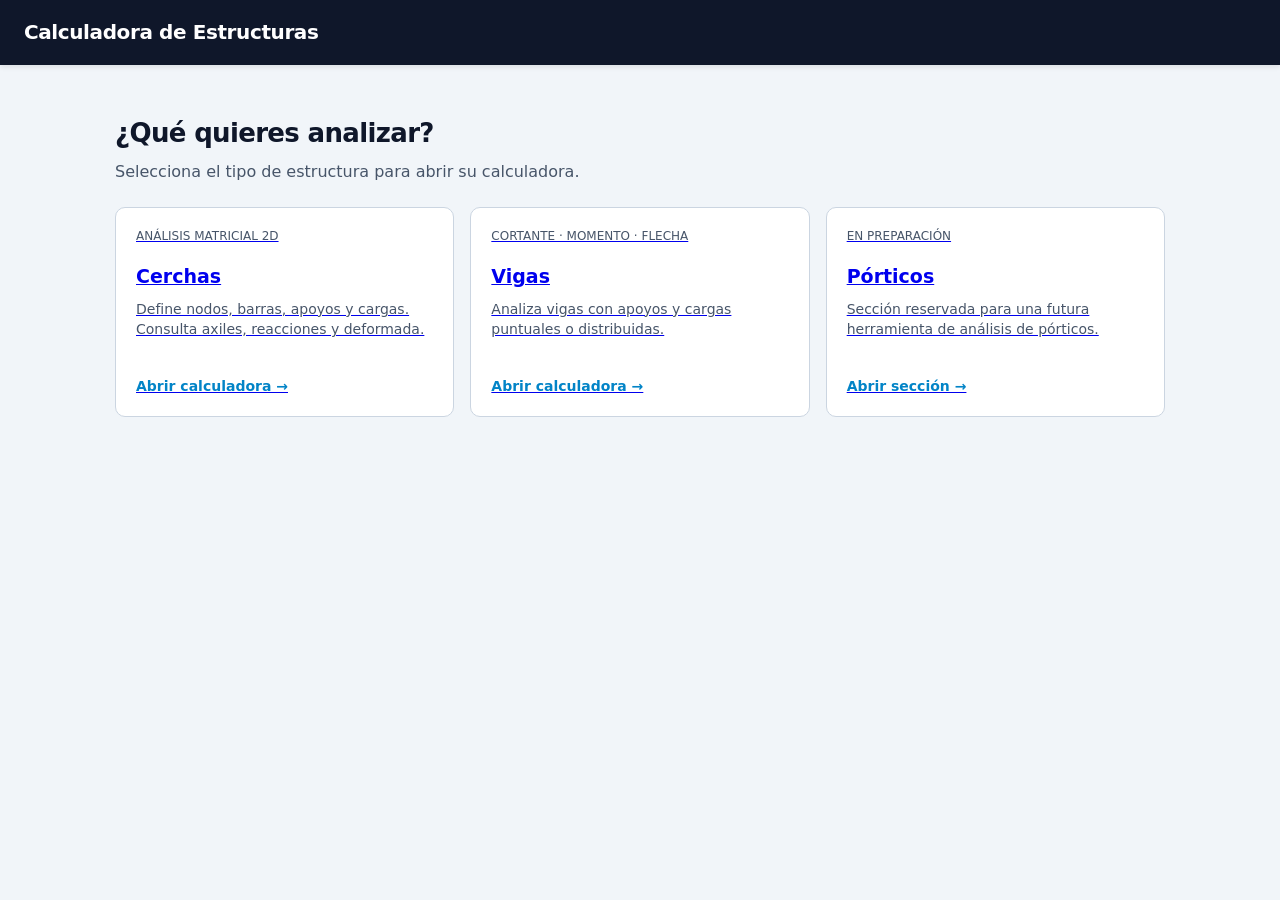
==== commit a1d55f39: "Simplifica el menú y aclara el nombre de la aplicación" ====
--- a/index.html
+++ b/index.html
@@ -1,13 +1,34 @@
 <!doctype html>
-<html lang="es"><head><meta charset="utf-8"><meta name="viewport" content="width=device-width, initial-scale=1"><meta name="theme-color" content="#101d32"><title>Calculadora de estructuras</title>
+<html lang="es">
+<head>
+<meta charset="utf-8"><meta name="viewport" content="width=device-width, initial-scale=1"><meta name="theme-color" content="#0f172a">
+<title>Calculadora de Estructuras</title>
 <style>
-:root{color-scheme:dark;--bg:#0b1423;--panel:#121f32;--line:#2a3b53;--text:#f3f6fb;--muted:#9eacc0;--cyan:#62d5d1;--blue:#70a9ff;--orange:#ffbd79}
-*{box-sizing:border-box}body{margin:0;min-height:100vh;background:radial-gradient(ellipse at 50% -12%,#20395a 0,transparent 55%),var(--bg);color:var(--text);font:16px/1.5 Inter,ui-sans-serif,system-ui,-apple-system,"Segoe UI",sans-serif}a{color:inherit;text-decoration:none}.shell{width:min(1120px,calc(100% - 40px));margin:auto}header{height:82px;border-bottom:1px solid #ffffff12;display:flex;align-items:center}.brand{display:flex;align-items:center;gap:12px;font-weight:700;letter-spacing:.01em}.mark{height:38px;width:38px;border-radius:12px;background:linear-gradient(140deg,#75e4d4,#65aafa);display:grid;place-items:center;color:#0b1423;font-weight:900;font-size:18px}.top-note{margin-left:auto;color:var(--muted);font-size:13px}main{padding:78px 0 68px}.eyebrow{color:var(--cyan);font-size:12px;font-weight:800;letter-spacing:.16em;text-transform:uppercase}h1{font-size:clamp(38px,6vw,64px);line-height:1.04;letter-spacing:-.045em;margin:16px 0 18px;max-width:760px}.intro{max-width:640px;color:var(--muted);font-size:17px;margin:0}.cards{display:grid;grid-template-columns:repeat(3,1fr);gap:18px;margin-top:48px}.card{--accent:var(--cyan);position:relative;min-height:288px;background:linear-gradient(150deg,#17263c,#101b2d 78%);border:1px solid var(--line);border-radius:20px;padding:25px;display:flex;flex-direction:column;overflow:hidden;transition:transform .18s,border-color .18s,box-shadow .18s}.card:nth-child(2){--accent:var(--blue)}.card:nth-child(3){--accent:var(--orange)}.card:before{content:"";position:absolute;width:200px;height:200px;border-radius:50%;right:-100px;top:-120px;background:var(--accent);opacity:.07;filter:blur(3px)}.card:hover,.card:focus-visible{transform:translateY(-4px);border-color:var(--accent);box-shadow:0 18px 46px #0004;outline:none}.icon{height:54px;width:54px;border-radius:16px;color:var(--accent);background:color-mix(in srgb,var(--accent) 13%,transparent);display:grid;place-items:center}.icon svg{width:30px;height:30px;stroke:currentColor;fill:none;stroke-width:1.8;stroke-linecap:round;stroke-linejoin:round}.tag{margin-top:25px;color:var(--accent);font-size:11px;font-weight:800;letter-spacing:.13em;text-transform:uppercase}.card h2{font-size:25px;letter-spacing:-.025em;margin:7px 0 8px}.card p{color:var(--muted);font-size:14px;margin:0 0 22px;max-width:290px}.go{margin-top:auto;display:flex;align-items:center;justify-content:space-between;color:var(--accent);font-size:14px;font-weight:700}.arrow{font-size:20px;transition:transform .18s}.card:hover .arrow{transform:translateX(4px)}.foot{border-top:1px solid #ffffff12;padding:20px 0 28px;display:flex;justify-content:space-between;gap:16px;color:#8392a8;font-size:12px}@media(max-width:800px){.cards{grid-template-columns:1fr 1fr}.card:last-child{grid-column:1/-1;min-height:240px}main{padding-top:58px}}@media(max-width:560px){.shell{width:min(100% - 28px,1120px)}header{height:68px}.top-note{display:none}main{padding:50px 0}.cards{grid-template-columns:1fr;margin-top:32px}.card:last-child{grid-column:auto}.card{min-height:250px}.foot{display:block}.foot span{display:block;margin-top:6px}}
-</style></head>
-<body><header><div class="shell" style="display:flex;align-items:center;width:100%"><a class="brand" href="./index.html"><span class="mark">E</span><span>Estructuras</span></a><span class="top-note">Herramientas de análisis estructural</span></div></header>
-<main class="shell"><div class="eyebrow">Área de trabajo</div><h1>¿Qué quieres analizar?</h1><p class="intro">Elige un tipo de estructura para abrir su herramienta de cálculo.</p>
+:root{--bg:#f1f5f9;--card:#fff;--text:#0f172a;--muted:#475569;--border:#cbd5e1;--blue:#0284c7}
+*{box-sizing:border-box}body{margin:0;background:var(--bg);color:var(--text);font:16px/1.45 "Segoe UI",system-ui,-apple-system,sans-serif}
+header{background:#0f172a;color:#fff;padding:18px 24px;box-shadow:0 2px 5px #0f172a1a}
+header h1{margin:0;font-size:20px;font-weight:700;letter-spacing:-.02em}
+main{width:min(1050px,calc(100% - 32px));margin:50px auto}
+h2{font-size:26px;letter-spacing:-.025em;margin:0 0 7px} .intro{color:var(--muted);margin:0 0 24px}
+.cards{display:grid;grid-template-columns:repeat(3,minmax(0,1fr));gap:16px}
+.card{min-height:210px;background:var(--card);border:1px solid var(--border);border-radius:10px;padding:20px;display:flex;flex-direction:column;transition:border-color .15s,box-shadow .15s}
+.card:hover,.card:focus-visible{border-color:var(--blue);box-shadow:0 4px 12px #0f172a12;outline:none}
+.card h3{font-size:19px;margin:0 0 8px}.card p{font-size:14px;color:var(--muted);margin:0 0 20px}
+.kind{font-size:12px;color:var(--muted);margin-bottom:18px}
+.go{margin-top:auto;color:var(--blue);font-size:14px;font-weight:700}
+@media(max-width:750px){main{margin:32px auto}.cards{grid-template-columns:1fr}.card{min-height:unset}.go{margin-top:0}}
+</style>
+</head>
+<body>
+<header><h1>Calculadora de Estructuras</h1></header>
+<main>
+<h2>¿Qué quieres analizar?</h2>
+<p class="intro">Selecciona el tipo de estructura para abrir su calculadora.</p>
 <nav class="cards" aria-label="Tipos de análisis">
-<a class="card" href="./cerchas.html"><span class="icon"><svg viewBox="0 0 32 32" aria-hidden="true"><path d="M3 26 11 9l10 17L28 5M3 26h25M11 9l17 17M11 9h17M3 26 21 9"/></svg></span><span class="tag">Análisis matricial 2D</span><h2>Cerchas</h2><p>Define nodos, barras, apoyos y cargas. Consulta axiles, reacciones y deformada.</p><span class="go">Abrir calculadora <span class="arrow">→</span></span></a>
-<a class="card" href="./vigas.html"><span class="icon"><svg viewBox="0 0 32 32" aria-hidden="true"><path d="M4 9h24M6 9v16m20-16v16M3 25h6m14 0h6M8 17c3 0 3 6 8 6s5-6 8-6"/><path d="M10 3v5m6-5v5m6-5v5"/></svg></span><span class="tag">Cortante · momento · flecha</span><h2>Vigas</h2><p>Analiza vigas con apoyos y cargas puntuales o distribuidas a lo largo del vano.</p><span class="go">Abrir calculadora <span class="arrow">→</span></span></a>
-<a class="card" href="./porticos.html"><span class="icon"><svg viewBox="0 0 32 32" aria-hidden="true"><path d="M5 27V5h22v22M5 13h22M11 5v8m10-8v8M5 27h22M10 27V18h12v9"/></svg></span><span class="tag">En preparación</span><h2>Pórticos</h2><p>El espacio queda preparado para incorporar el análisis de pórticos.</p><span class="go">Ver sección <span class="arrow">→</span></span></a></nav></main>
-<footer class="shell foot"><span>Calculadora de estructuras</span><span>Proyecto de Alejandro Morales</span></footer></body></html>+<a class="card" href="./cerchas.html"><span class="kind">ANÁLISIS MATRICIAL 2D</span><h3>Cerchas</h3><p>Define nodos, barras, apoyos y cargas. Consulta axiles, reacciones y deformada.</p><span class="go">Abrir calculadora →</span></a>
+<a class="card" href="./vigas.html"><span class="kind">CORTANTE · MOMENTO · FLECHA</span><h3>Vigas</h3><p>Analiza vigas con apoyos y cargas puntuales o distribuidas.</p><span class="go">Abrir calculadora →</span></a>
+<a class="card" href="./porticos.html"><span class="kind">EN PREPARACIÓN</span><h3>Pórticos</h3><p>Sección reservada para una futura herramienta de análisis de pórticos.</p><span class="go">Abrir sección →</span></a>
+</nav>
+</main>
+</body>
+</html>
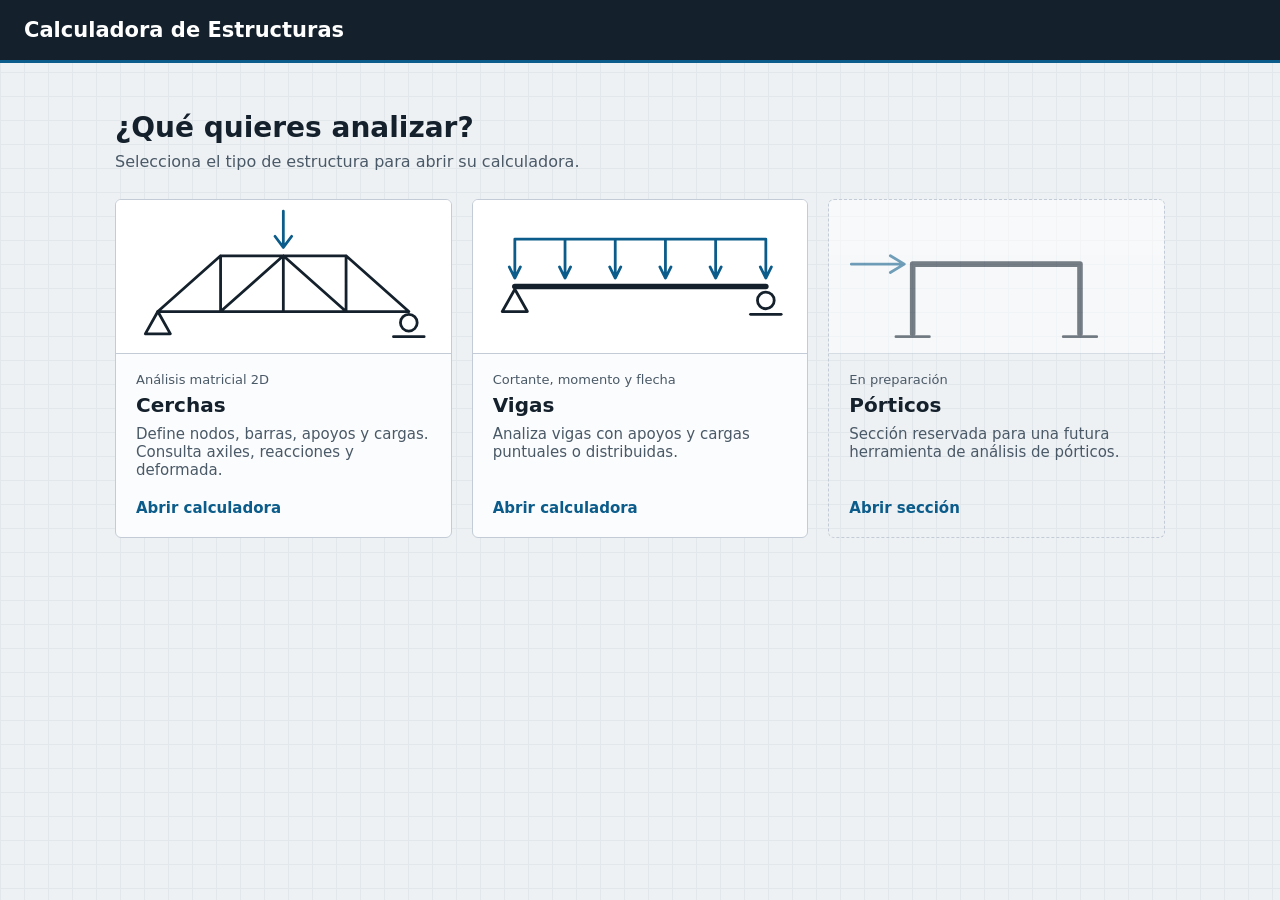
==== commit 781ddc5b: "Add files via upload" ====
--- a/index.html
+++ b/index.html
@@ -1,22 +1,29 @@
 <!doctype html>
 <html lang="es">
 <head>
-<meta charset="utf-8"><meta name="viewport" content="width=device-width, initial-scale=1"><meta name="theme-color" content="#0f172a">
+<meta charset="utf-8"><meta name="viewport" content="width=device-width, initial-scale=1"><meta name="theme-color" content="#14202B">
 <title>Calculadora de Estructuras</title>
+<link rel="stylesheet" href="./estilo.css">
 <style>
-:root{--bg:#f1f5f9;--card:#fff;--text:#0f172a;--muted:#475569;--border:#cbd5e1;--blue:#0284c7}
-*{box-sizing:border-box}body{margin:0;background:var(--bg);color:var(--text);font:16px/1.45 "Segoe UI",system-ui,-apple-system,sans-serif}
-header{background:#0f172a;color:#fff;padding:18px 24px;box-shadow:0 2px 5px #0f172a1a}
-header h1{margin:0;font-size:20px;font-weight:700;letter-spacing:-.02em}
-main{width:min(1050px,calc(100% - 32px));margin:50px auto}
-h2{font-size:26px;letter-spacing:-.025em;margin:0 0 7px} .intro{color:var(--muted);margin:0 0 24px}
-.cards{display:grid;grid-template-columns:repeat(3,minmax(0,1fr));gap:16px}
-.card{min-height:210px;background:var(--card);border:1px solid var(--border);border-radius:10px;padding:20px;display:flex;flex-direction:column;transition:border-color .15s,box-shadow .15s}
-.card:hover,.card:focus-visible{border-color:var(--blue);box-shadow:0 4px 12px #0f172a12;outline:none}
-.card h3{font-size:19px;margin:0 0 8px}.card p{font-size:14px;color:var(--muted);margin:0 0 20px}
-.kind{font-size:12px;color:var(--muted);margin-bottom:18px}
-.go{margin-top:auto;color:var(--blue);font-size:14px;font-weight:700}
-@media(max-width:750px){main{margin:32px auto}.cards{grid-template-columns:1fr}.card{min-height:unset}.go{margin-top:0}}
+body{margin:0}
+header{padding:18px 24px}
+header h1{margin:0;font-size:21px}
+main{width:min(1050px,calc(100% - 32px));margin:48px auto}
+h2{font-size:28px;margin:0 0 8px}
+.intro{color:var(--tinta-2);margin:0 0 28px;max-width:60ch}
+.laminas{display:grid;grid-template-columns:repeat(3,minmax(0,1fr));gap:20px}
+.lamina{display:flex;flex-direction:column;background:var(--panel);border:1px solid var(--linea);border-radius:6px;color:var(--tinta);text-decoration:none;overflow:hidden}
+.lamina:hover,.lamina:focus-visible{border-color:var(--acero);outline:2px solid var(--acero);outline-offset:0}
+.dibujo{display:block;width:100%;height:auto;background:#fff;border-bottom:1px solid var(--linea);color:var(--tinta)}
+.dibujo .carga{stroke:var(--acero)}
+.texto{display:flex;flex-direction:column;flex:1;padding:18px 20px 20px}
+.texto h3{font-size:20px;margin:0 0 8px}
+.texto p{font-size:15px;color:var(--tinta-2);margin:0 0 20px}
+.tipo{font-size:13px;color:var(--tinta-2);margin-bottom:6px}
+.ir{margin-top:auto;color:var(--acero);font-size:15px;font-weight:700}
+.lamina.pendiente{border-style:dashed;background:transparent}
+.lamina.pendiente .dibujo{opacity:.55}
+@media(max-width:750px){main{margin:32px auto}.laminas{grid-template-columns:1fr}.ir{margin-top:0}}
 </style>
 </head>
 <body>
@@ -24,11 +31,36 @@
 <main>
 <h2>¿Qué quieres analizar?</h2>
 <p class="intro">Selecciona el tipo de estructura para abrir su calculadora.</p>
-<nav class="cards" aria-label="Tipos de análisis">
-<a class="card" href="./cerchas.html"><span class="kind">ANÁLISIS MATRICIAL 2D</span><h3>Cerchas</h3><p>Define nodos, barras, apoyos y cargas. Consulta axiles, reacciones y deformada.</p><span class="go">Abrir calculadora →</span></a>
-<a class="card" href="./vigas.html"><span class="kind">CORTANTE · MOMENTO · FLECHA</span><h3>Vigas</h3><p>Analiza vigas con apoyos y cargas puntuales o distribuidas.</p><span class="go">Abrir calculadora →</span></a>
-<a class="card" href="./porticos.html"><span class="kind">EN PREPARACIÓN</span><h3>Pórticos</h3><p>Sección reservada para una futura herramienta de análisis de pórticos.</p><span class="go">Abrir sección →</span></a>
+<nav class="laminas" aria-label="Tipos de análisis">
+
+<a class="lamina" href="./cerchas.html">
+<svg class="dibujo" viewBox="0 0 240 110" fill="none" stroke="currentColor" stroke-width="2" stroke-linejoin="round" stroke-linecap="round" aria-hidden="true">
+<path d="M30 80H210M75 40H165M30 80L75 40M165 40L210 80M75 40V80M120 40V80M165 40V80M75 80L120 40M165 80L120 40"/>
+<path d="M30 80L21 96H39Z"/><circle cx="210" cy="88" r="6"/><path d="M199 98H221"/>
+<path class="carga" d="M120 8V32M114 26L120 34L126 26"/>
+</svg>
+<span class="texto"><span class="tipo">Análisis matricial 2D</span><h3>Cerchas</h3><p>Define nodos, barras, apoyos y cargas. Consulta axiles, reacciones y deformada.</p><span class="ir">Abrir calculadora</span></span>
+</a>
+
+<a class="lamina" href="./vigas.html">
+<svg class="dibujo" viewBox="0 0 240 110" fill="none" stroke="currentColor" stroke-width="2" stroke-linejoin="round" stroke-linecap="round" aria-hidden="true">
+<path stroke-width="4" d="M30 62H210"/>
+<path d="M30 64L21 80H39Z"/><circle cx="210" cy="72" r="6"/><path d="M199 82H221"/>
+<path class="carga" d="M30 28H210M30 28V54M26 48L30 56L34 48M66 28V54M62 48L66 56L70 48M102 28V54M98 48L102 56L106 48M138 28V54M134 48L138 56L142 48M174 28V54M170 48L174 56L178 48M210 28V54M206 48L210 56L214 48"/>
+</svg>
+<span class="texto"><span class="tipo">Cortante, momento y flecha</span><h3>Vigas</h3><p>Analiza vigas con apoyos y cargas puntuales o distribuidas.</p><span class="ir">Abrir calculadora</span></span>
+</a>
+
+<a class="lamina pendiente" href="./porticos.html">
+<svg class="dibujo" viewBox="0 0 240 110" fill="none" stroke="currentColor" stroke-width="2" stroke-linejoin="round" stroke-linecap="round" aria-hidden="true">
+<path stroke-width="4" d="M60 96V46H180V96"/>
+<path d="M48 98H72M168 98H192"/>
+<path class="carga" d="M16 46H52M44 40L54 46L44 52"/>
+</svg>
+<span class="texto"><span class="tipo">En preparación</span><h3>Pórticos</h3><p>Sección reservada para una futura herramienta de análisis de pórticos.</p><span class="ir">Abrir sección</span></span>
+</a>
+
 </nav>
 </main>
 </body>
-</html>+</html>
--- a/estilo.css
+++ b/estilo.css
@@ -0,0 +1,143 @@
+/*
+  Estilo compartido de la Calculadora de estructuras.
+  Se carga después del <style> de cada página y solo cambia la apariencia:
+  no modifica ids, clases, estructura ni JavaScript.
+
+  Dirección: papel de delineante. Fondo con rejilla, tinta oscura y un único
+  azul acero. Los colores de los diagramas (tracción, compresión, cargas,
+  reacciones) se dejan como estaban porque los dibuja el JS.
+*/
+
+:root{
+  --papel:#EEF1F4;
+  --panel:#FBFCFD;
+  --tinta:#14202B;
+  --tinta-2:#4A5967;
+  --linea:#C3CCD6;
+  --rejilla:#E2E7EC;
+  --acero:#0B5C8A;
+  --acero-2:#084A70;
+  --alerta:#B42318;
+  --f-titulo:"Bahnschrift","DIN Alternate","Segoe UI Semibold","Segoe UI",system-ui,sans-serif;
+  --f-texto:"Segoe UI",system-ui,-apple-system,sans-serif;
+
+  /* nombres usados por vigas.html e index.html */
+  --bg:var(--papel);--card:var(--panel);--text:var(--tinta);--muted:var(--tinta-2);
+  --border:var(--linea);--blue:var(--acero);--green:var(--acero);--red:var(--alerta);
+
+  /* nombres usados por cerchas.html (--tension, --compression, --zero, --load
+     y --reaction no se tocan) */
+  --bg-body:var(--papel);--bg-card:var(--panel);--text-main:var(--tinta);--text-muted:var(--tinta-2);
+  --primary:var(--acero);--primary-hover:var(--acero-2);
+  --success:var(--acero);--success-hover:var(--acero-2);--danger:var(--alerta);
+}
+
+/* Base */
+*{font-family:var(--f-texto)}
+body{
+  background-color:var(--papel);
+  background-image:
+    linear-gradient(var(--rejilla) 1px,transparent 1px),
+    linear-gradient(90deg,var(--rejilla) 1px,transparent 1px);
+  background-size:24px 24px;
+  color:var(--tinta);
+}
+h1,h2,h3{font-family:var(--f-titulo);font-weight:600}
+input,select,td,.metric strong{font-variant-numeric:tabular-nums}
+
+/* Cabecera: cajetín de plano */
+header{
+  background:var(--tinta);
+  color:#fff;
+  border-bottom:3px solid var(--acero);
+  box-shadow:none;
+}
+header h1{letter-spacing:0}
+header p{color:#AEBBC8}
+.crumb{color:#AEBBC8}
+.mark{width:28px;height:28px;border-radius:3px;background:var(--acero);box-shadow:inset 0 0 0 1px #ffffff40}
+.pill{
+  border-radius:3px;border-color:var(--linea);background:var(--panel);
+  color:var(--tinta-2);font-size:12px;letter-spacing:0;text-transform:none;
+}
+
+/* Título de la página de vigas (la etiqueta superior repite la miga de pan) */
+.eyebrow{display:none}
+.title-row h1{font-size:26px;letter-spacing:0}
+.subtitle{font-size:14px;color:var(--tinta-2)}
+
+/* Botones */
+button,.btn{border-radius:4px;transition:background-color .12s,box-shadow .12s}
+.btn{background:var(--tinta)}
+.btn:hover{background:#26384A}
+.btn.primary,.btn-calc{background:var(--acero);box-shadow:inset 0 0 0 1px #ffffff33}
+.btn.primary:hover,.btn-calc:hover{background:var(--acero-2)}
+.btn.danger{background:var(--alerta)}
+.btn.danger:hover{background:#912018}
+.btn-example{background:#fff;color:var(--tinta)}
+.btn-example:hover{background:#E3EAF0}
+.btn-secondary{background:#26384A;box-shadow:inset 0 0 0 1px #ffffff2e}
+.btn-secondary:hover{background:#31475D}
+.btn-add{background:var(--panel);color:var(--tinta);box-shadow:inset 0 0 0 1px var(--linea)}
+.btn-add:hover{background:#E3EAF0}
+.btn-del{background:#FDECEA;color:var(--alerta)}
+.btn-del:hover{background:#FAD9D5}
+.remove{color:var(--alerta)}
+
+/* Tarjetas */
+.card{background:var(--panel);border:1px solid var(--linea);border-radius:6px;box-shadow:none}
+.card-head{background:#F3F6F8;border-bottom-color:var(--linea)}
+.card-header{border-bottom-color:var(--linea)}
+.card-head h2,.card-header h2{font-size:15px;color:var(--tinta);letter-spacing:0}
+
+/* Campos */
+.field label,.field-label,.load-type label,.load-field label,.metric .label{font-size:12px;color:var(--tinta-2)}
+.field .unit,.metric small,.hint,.foot,.equilibrium{font-size:12px;color:var(--tinta-2)}
+input[type=number],select,
+.field input,.table input,.table select,.load-item input,.load-item select{
+  background:#fff;border:1px solid #AEB9C5;border-radius:3px;color:var(--tinta);
+}
+.table input,.table select,.load-type select,.load-field input{font-size:12px}
+.table-container select{min-width:64px}
+.field input:focus-visible,.table input:focus-visible,.table select:focus-visible,
+.load-item input:focus-visible,.load-item select:focus-visible,
+input[type=number]:focus-visible,select:focus-visible{
+  outline:2px solid var(--acero);outline-offset:0;border-color:var(--acero);box-shadow:none;
+}
+button:focus-visible,.btn:focus-visible,a:focus-visible,summary:focus-visible{
+  outline:2px solid var(--acero);outline-offset:2px;
+}
+header :focus-visible{outline-color:#fff}
+
+/* Tablas */
+th,.table th,.reaction-table th{
+  background:#F3F6F8;color:var(--tinta-2);font-size:12px;font-weight:600;
+  letter-spacing:0;text-transform:none;
+}
+td,.table td,.reaction-table td{border-bottom-color:#E4E9EE}
+.id-badge{border-radius:3px}
+
+/* Cargas y diagramas (vigas) */
+.load-item{background:#F3F6F8;border-color:var(--linea);border-radius:4px}
+.diagram-box{border-color:var(--linea);border-radius:4px;padding:10px}
+.diagram-box h3,.reaction-title{font-size:13px;font-weight:600;color:var(--tinta)}
+.beam-chart{border-bottom-color:var(--linea)}
+.metric{background:#fff;border:1px solid var(--linea);border-radius:4px}
+.metric strong{font-family:var(--f-titulo);font-size:21px;font-weight:600;letter-spacing:0}
+.equilibrium b{color:var(--tinta)}
+
+/* Visor y leyenda (cerchas) */
+.canvas-wrapper{border-color:var(--linea);border-radius:4px}
+.canvas-controls{border-radius:4px;border-color:var(--linea)}
+.legend{background:var(--panel);border-color:var(--linea);border-radius:4px;font-size:13px}
+.badge-tension,.badge-compression,.badge-zero{border-radius:3px}
+
+/* Errores */
+.error,#errorBox{
+  background:#FDF1F0;border:1px solid #F1B5AE;border-left:4px solid var(--alerta);
+  color:#7A1A12;border-radius:4px;
+}
+
+@media (prefers-reduced-motion:reduce){
+  *{transition:none!important;animation:none!important}
+}
